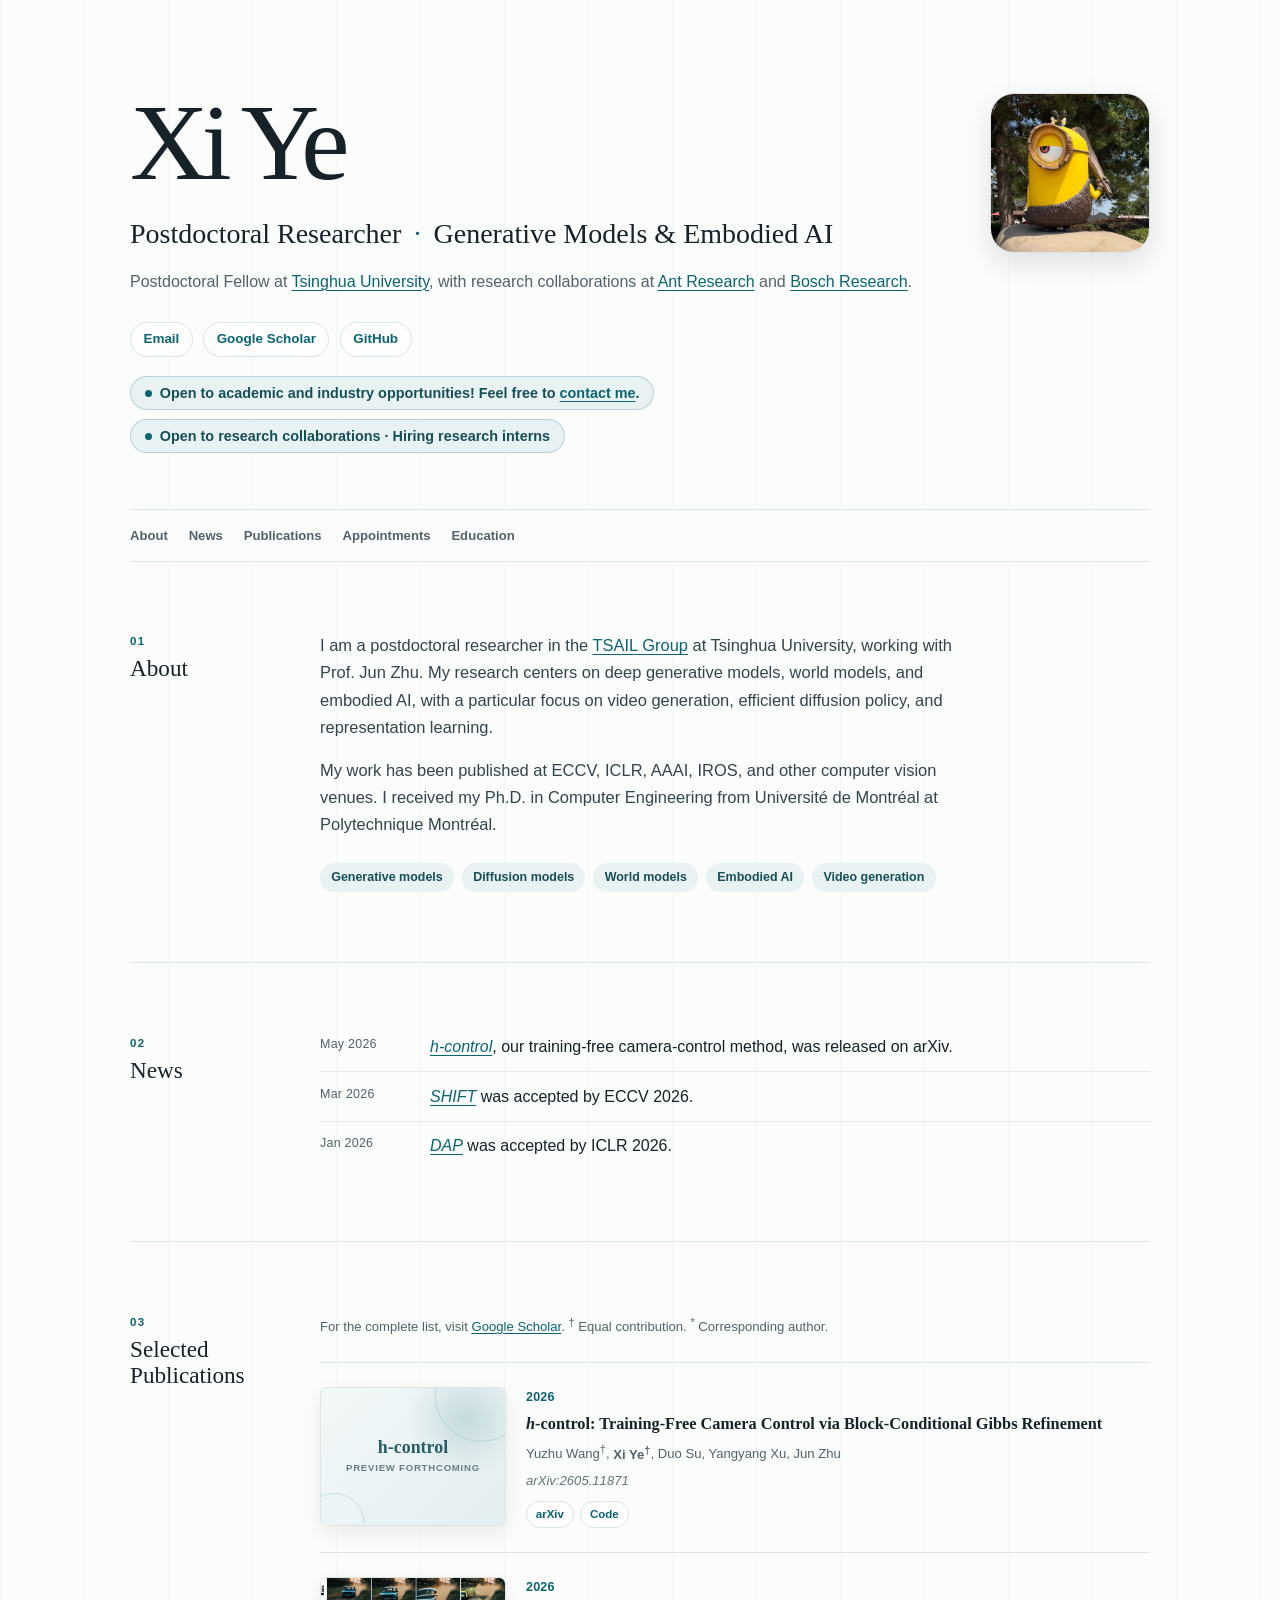
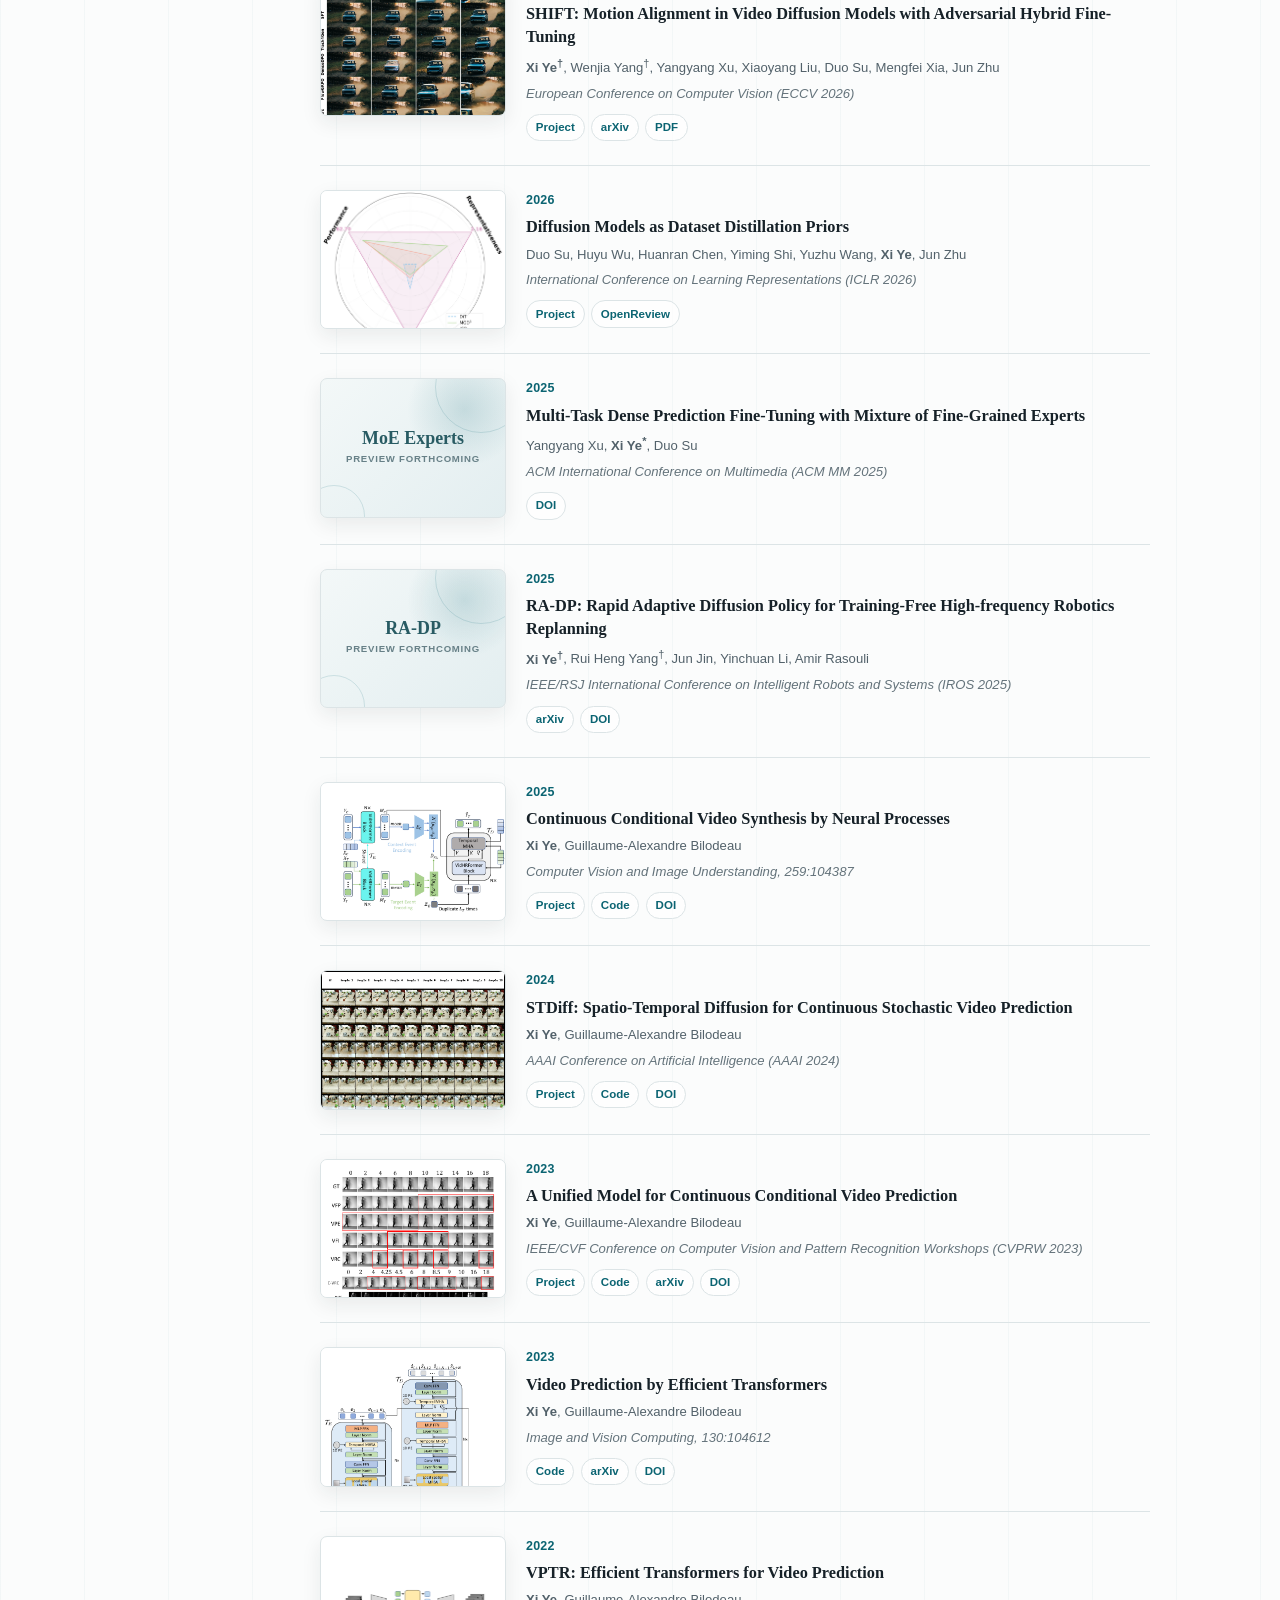
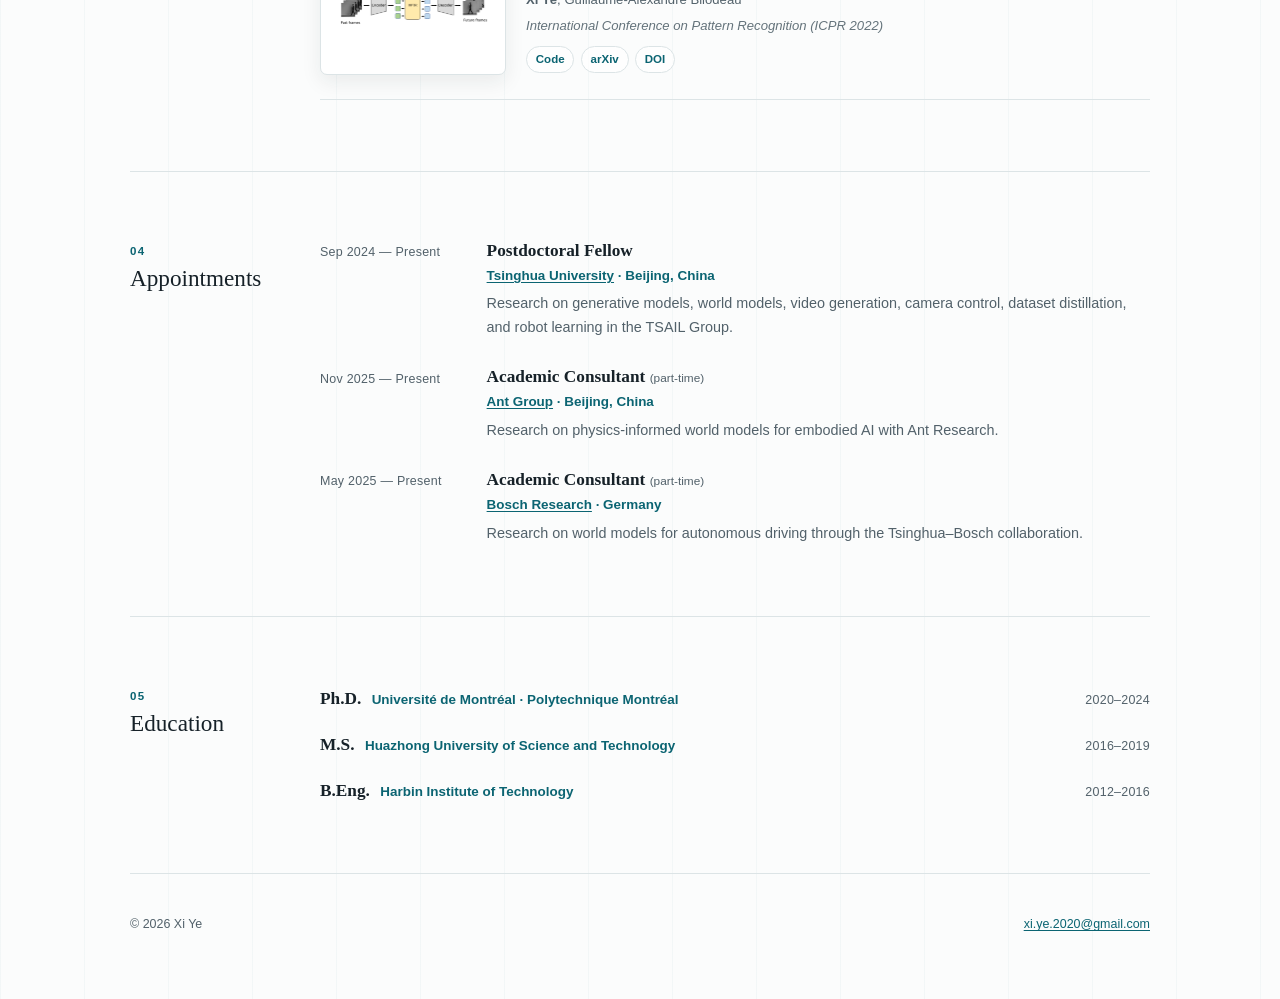
==== index.html @ db5b31a0 "update" ====
<!DOCTYPE html>
<html lang="en">
<head>
  <meta charset="UTF-8" />
  <meta name="viewport" content="width=device-width, initial-scale=1" />
  <title>Xi Ye — Generative Models &amp; Embodied AI</title>
  <meta name="description" content="Xi Ye is a postdoctoral researcher at Tsinghua University working on generative models, world models, and embodied AI." />
  <link rel="stylesheet" href="css/style.css?v=20260812-3" />
</head>
<body>
  <div class="page-shell">
    <header class="site-header">
      <div class="intro-copy">
        <div class="identity-row">
          <div class="identity-copy">
            <h1>Xi Ye</h1>
            <p class="role">Postdoctoral Researcher <span aria-hidden="true">·</span> Generative Models &amp; Embodied AI</p>
          </div>
          <figure class="profile-portrait">
            <img src="assets/portrait-minion.jpg" alt="Minions figure in a wooded theme park setting" />
          </figure>
        </div>
        <p class="affiliation">
          Postdoctoral Fellow at <a href="https://www.cs.tsinghua.edu.cn/csen/" target="_blank" rel="noopener">Tsinghua University</a>,
          with research collaborations at <a href="https://www.antresearch.com/" target="_blank" rel="noopener">Ant Research</a>
          and <a href="https://www.bosch.com/research/" target="_blank" rel="noopener">Bosch Research</a>.
        </p>
        <nav class="profile-links" aria-label="Profile links">
          <a href="mailto:xi.ye.2020@gmail.com">Email</a>
          <a href="https://scholar.google.com/citations?user=Woehn70AAAAJ" target="_blank" rel="noopener">Google Scholar</a>
          <a href="https://github.com/XiYe20" target="_blank" rel="noopener">GitHub</a>
        </nav>
        <div class="opportunity-list">
          <p class="opportunity-status"><span>Open to academic and industry opportunities! Feel free to <a class="contact-link" href="mailto:xi.ye.2020@gmail.com" aria-label="Contact me by email. Phone: +86 18696789916 or +1 4389412984" aria-describedby="contact-details">contact me<span class="contact-popover" id="contact-details" role="tooltip"><span class="contact-email">Email: xi.ye.2020@gmail.com</span><span class="contact-phone"><span>Tel: +86 18696789916</span><span>+1 4389412984</span></span><span class="wechat-label">WeChat</span><img src="wechat_qr_code.jpg?v=20260812" alt="WeChat QR code" /></span></a>.</span></p>
          <p class="opportunity-status"><span>Open to research collaborations · Hiring research interns</span></p>
        </div>
      </div>
    </header>

    <nav class="section-nav" aria-label="Page sections">
      <a href="#about">About</a>
      <a href="#news">News</a>
      <a href="#publications">Publications</a>
      <a href="#appointments">Appointments</a>
      <a href="#education">Education</a>
    </nav>

    <main>
      <section id="about">
        <div class="section-heading">
          <p>01</p>
          <h2>About</h2>
        </div>
        <div class="section-content about-copy">
          <p>
            I am a postdoctoral researcher in the <a href="https://ml.cs.tsinghua.edu.cn/people.html" target="_blank" rel="noopener">TSAIL Group</a>
            at Tsinghua University, working with Prof. Jun Zhu. My research centers on deep generative models, world models, and embodied AI,
            with a particular focus on video generation, efficient diffusion policy, and representation learning.
          </p>
          <p>
            My work has been published at ECCV, ICLR, AAAI, IROS, and other computer vision venues.
            I received my Ph.D. in Computer Engineering from Université de Montréal at Polytechnique Montréal.
          </p>
          <ul class="research-tags" aria-label="Research interests">
            <li>Generative models</li>
            <li>Diffusion models</li>
            <li>World models</li>
            <li>Embodied AI</li>
            <li>Video generation</li>
          </ul>
        </div>
      </section>

      <section id="news">
        <div class="section-heading">
          <p>02</p>
          <h2>News</h2>
        </div>
        <div class="section-content">
          <ul class="news-list">
            <li><time datetime="2026-05">May 2026</time><span><a href="https://arxiv.org/abs/2605.11871" target="_blank" rel="noopener"><em>h-control</em></a>, our training-free camera-control method, was released on arXiv.</span></li>
            <li><time datetime="2026-03">Mar 2026</time><span><a href="projects/SHIFT/"><em>SHIFT</em></a> was accepted by ECCV 2026.</span></li>
            <li><time datetime="2026-01">Jan 2026</time><span><a href="https://openreview.net/forum?id=Hvge3NzkJN" target="_blank" rel="noopener"><em>DAP</em></a> was accepted by ICLR 2026.</span></li>
          </ul>
        </div>
      </section>

      <section id="publications">
        <div class="section-heading">
          <p>03</p>
          <h2>Selected Publications</h2>
        </div>
        <div class="section-content">
          <p class="section-note">For the complete list, visit <a href="https://scholar.google.com/citations?user=Woehn70AAAAJ" target="_blank" rel="noopener">Google Scholar</a>. <sup>†</sup> Equal contribution. <sup>*</sup> Corresponding author.</p>

          <div class="publication-list">
            <article class="publication">
              <div class="pub-thumb pub-placeholder" aria-hidden="true"><span>h-control</span><small>Preview forthcoming</small></div>
              <div class="pub-meta">
                <p class="pub-year">2026</p>
                <h3><a href="https://arxiv.org/abs/2605.11871" target="_blank" rel="noopener"><em>h</em>-control: Training-Free Camera Control via Block-Conditional Gibbs Refinement</a></h3>
                <p class="authors">Yuzhu Wang<sup>†</sup>, <strong>Xi Ye<sup>†</sup></strong>, Duo Su, Yangyang Xu, Jun Zhu</p>
                <p class="venue">arXiv:2605.11871</p>
                <p class="paper-links"><a href="https://arxiv.org/abs/2605.11871" target="_blank" rel="noopener">arXiv</a><a href="https://github.com/wangyuzhu6/hcontrol" target="_blank" rel="noopener">Code</a></p>
              </div>
            </article>

            <article class="publication">
              <a class="pub-thumb" href="projects/SHIFT/" aria-label="Open the SHIFT project page">
                <img src="projects/SHIFT/static/images/cmp-car.png" alt="SHIFT qualitative comparison preview" />
              </a>
              <div class="pub-meta">
                <p class="pub-year">2026</p>
                <h3><a href="projects/SHIFT/">SHIFT: Motion Alignment in Video Diffusion Models with Adversarial Hybrid Fine-Tuning</a></h3>
                <p class="authors"><strong>Xi Ye<sup>†</sup></strong>, Wenjia Yang<sup>†</sup>, Yangyang Xu, Xiaoyang Liu, Duo Su, Mengfei Xia, Jun Zhu</p>
                <p class="venue">European Conference on Computer Vision (ECCV 2026)</p>
                <p class="paper-links"><a href="projects/SHIFT/">Project</a><a href="https://arxiv.org/abs/2603.17426" target="_blank" rel="noopener">arXiv</a><a href="https://arxiv.org/pdf/2603.17426" target="_blank" rel="noopener">PDF</a></p>
              </div>
            </article>

            <article class="publication">
              <a class="pub-thumb" href="https://suduo94.github.io/Diffusion-As-Priors/" target="_blank" rel="noopener" aria-label="Open the Diffusion as Priors project page">
                <img src="assets/publications/diffusion-as-priors.png" alt="Diffusion as Priors overview preview" />
              </a>
              <div class="pub-meta">
                <p class="pub-year">2026</p>
                <h3><a href="https://openreview.net/forum?id=Hvge3NzkJN" target="_blank" rel="noopener">Diffusion Models as Dataset Distillation Priors</a></h3>
                <p class="authors">Duo Su, Huyu Wu, Huanran Chen, Yiming Shi, Yuzhu Wang, <strong>Xi Ye</strong>, Jun Zhu</p>
                <p class="venue">International Conference on Learning Representations (ICLR 2026)</p>
                <p class="paper-links"><a href="https://suduo94.github.io/Diffusion-As-Priors/" target="_blank" rel="noopener">Project</a><a href="https://openreview.net/forum?id=Hvge3NzkJN" target="_blank" rel="noopener">OpenReview</a></p>
              </div>
            </article>

            <article class="publication">
              <div class="pub-thumb pub-placeholder" aria-hidden="true"><span>MoE Experts</span><small>Preview forthcoming</small></div>
              <div class="pub-meta">
                <p class="pub-year">2025</p>
                <h3><a href="https://doi.org/10.1145/3746027.3755586" target="_blank" rel="noopener">Multi-Task Dense Prediction Fine-Tuning with Mixture of Fine-Grained Experts</a></h3>
                <p class="authors">Yangyang Xu, <strong>Xi Ye<sup>*</sup></strong>, Duo Su</p>
                <p class="venue">ACM International Conference on Multimedia (ACM MM 2025)</p>
                <p class="paper-links"><a href="https://doi.org/10.1145/3746027.3755586" target="_blank" rel="noopener">DOI</a></p>
              </div>
            </article>

            <article class="publication">
              <div class="pub-thumb pub-placeholder" aria-hidden="true"><span>RA-DP</span><small>Preview forthcoming</small></div>
              <div class="pub-meta">
                <p class="pub-year">2025</p>
                <h3><a href="https://doi.org/10.1109/IROS60139.2025.11246593" target="_blank" rel="noopener">RA-DP: Rapid Adaptive Diffusion Policy for Training-Free High-frequency Robotics Replanning</a></h3>
                <p class="authors"><strong>Xi Ye<sup>†</sup></strong>, Rui Heng Yang<sup>†</sup>, Jun Jin, Yinchuan Li, Amir Rasouli</p>
                <p class="venue">IEEE/RSJ International Conference on Intelligent Robots and Systems (IROS 2025)</p>
                <p class="paper-links"><a href="https://arxiv.org/abs/2503.04051" target="_blank" rel="noopener">arXiv</a><a href="https://doi.org/10.1109/IROS60139.2025.11246593" target="_blank" rel="noopener">DOI</a></p>
              </div>
            </article>

            <article class="publication">
              <a class="pub-thumb" href="https://npvp.github.io/" target="_blank" rel="noopener" aria-label="Open the NPVP project page">
                <img src="assets/publications/npvp-architecture.png" alt="Architecture of the NPVP neural-process-based video predictor" />
              </a>
              <div class="pub-meta">
                <p class="pub-year">2025</p>
                <h3><a href="https://doi.org/10.1016/j.cviu.2025.104387" target="_blank" rel="noopener">Continuous Conditional Video Synthesis by Neural Processes</a></h3>
                <p class="authors"><strong>Xi Ye</strong>, Guillaume-Alexandre Bilodeau</p>
                <p class="venue">Computer Vision and Image Understanding, 259:104387</p>
                <p class="paper-links"><a href="https://npvp.github.io/" target="_blank" rel="noopener">Project</a><a href="https://github.com/XiYe20/NPVP" target="_blank" rel="noopener">Code</a><a href="https://doi.org/10.1016/j.cviu.2025.104387" target="_blank" rel="noopener">DOI</a></p>
              </div>
            </article>

            <article class="publication">
              <a class="pub-thumb" href="https://xiye20.github.io/STDiffProject/" target="_blank" rel="noopener" aria-label="Open the STDiff project page">
                <img src="assets/publications/stdiff-bair.jpg" alt="STDiff stochastic video prediction examples" />
              </a>
              <div class="pub-meta">
                <p class="pub-year">2024</p>
                <h3><a href="https://doi.org/10.1609/aaai.v38i7.28489" target="_blank" rel="noopener">STDiff: Spatio-Temporal Diffusion for Continuous Stochastic Video Prediction</a></h3>
                <p class="authors"><strong>Xi Ye</strong>, Guillaume-Alexandre Bilodeau</p>
                <p class="venue">AAAI Conference on Artificial Intelligence (AAAI 2024)</p>
                <p class="paper-links"><a href="https://xiye20.github.io/STDiffProject/" target="_blank" rel="noopener">Project</a><a href="https://github.com/XiYe20/STDiffProject" target="_blank" rel="noopener">Code</a><a href="https://doi.org/10.1609/aaai.v38i7.28489" target="_blank" rel="noopener">DOI</a></p>
              </div>
            </article>

            <article class="publication">
              <a class="pub-thumb" href="https://npvp.github.io/" target="_blank" rel="noopener" aria-label="Open the NPVP project page">
                <img src="assets/publications/npvp-figure4.png" alt="NPVP Figure 4 showing one model across conditional video prediction tasks" />
              </a>
              <div class="pub-meta">
                <p class="pub-year">2023</p>
                <h3><a href="https://doi.org/10.1109/CVPRW59228.2023.00368" target="_blank" rel="noopener">A Unified Model for Continuous Conditional Video Prediction</a></h3>
                <p class="authors"><strong>Xi Ye</strong>, Guillaume-Alexandre Bilodeau</p>
                <p class="venue">IEEE/CVF Conference on Computer Vision and Pattern Recognition Workshops (CVPRW 2023)</p>
                <p class="paper-links"><a href="https://npvp.github.io/" target="_blank" rel="noopener">Project</a><a href="https://github.com/XiYe20/NPVP" target="_blank" rel="noopener">Code</a><a href="https://arxiv.org/abs/2210.05810" target="_blank" rel="noopener">arXiv</a><a href="https://doi.org/10.1109/CVPRW59228.2023.00368" target="_blank" rel="noopener">DOI</a></p>
              </div>
            </article>

            <article class="publication">
              <a class="pub-thumb" href="https://arxiv.org/abs/2212.06026" target="_blank" rel="noopener" aria-label="Open Video Prediction by Efficient Transformers on arXiv">
                <img src="assets/publications/vptr-nar.png" alt="Architecture of the non-autoregressive VPTR model" />
              </a>
              <div class="pub-meta">
                <p class="pub-year">2023</p>
                <h3><a href="https://doi.org/10.1016/j.imavis.2022.104612" target="_blank" rel="noopener">Video Prediction by Efficient Transformers</a></h3>
                <p class="authors"><strong>Xi Ye</strong>, Guillaume-Alexandre Bilodeau</p>
                <p class="venue">Image and Vision Computing, 130:104612</p>
                <p class="paper-links"><a href="https://github.com/XiYe20/VPTR" target="_blank" rel="noopener">Code</a><a href="https://arxiv.org/abs/2212.06026" target="_blank" rel="noopener">arXiv</a><a href="https://doi.org/10.1016/j.imavis.2022.104612" target="_blank" rel="noopener">DOI</a></p>
              </div>
            </article>

            <article class="publication">
              <a class="pub-thumb" href="https://arxiv.org/abs/2203.15836" target="_blank" rel="noopener" aria-label="Open the VPTR paper on arXiv">
                <img src="assets/publications/vptr-framework.png" alt="Overall VPTR framework with frame encoder, VPTR module, and frame decoder" />
              </a>
              <div class="pub-meta">
                <p class="pub-year">2022</p>
                <h3><a href="https://doi.org/10.1109/ICPR56361.2022.9956707" target="_blank" rel="noopener">VPTR: Efficient Transformers for Video Prediction</a></h3>
                <p class="authors"><strong>Xi Ye</strong>, Guillaume-Alexandre Bilodeau</p>
                <p class="venue">International Conference on Pattern Recognition (ICPR 2022)</p>
                <p class="paper-links"><a href="https://github.com/XiYe20/VPTR" target="_blank" rel="noopener">Code</a><a href="https://arxiv.org/abs/2203.15836" target="_blank" rel="noopener">arXiv</a><a href="https://doi.org/10.1109/ICPR56361.2022.9956707" target="_blank" rel="noopener">DOI</a></p>
              </div>
            </article>

          </div>
        </div>
      </section>

      <section id="appointments">
        <div class="section-heading">
          <p>04</p>
          <h2>Appointments</h2>
        </div>
        <div class="section-content timeline">
          <article>
            <div class="timeline-date">Sep 2024 — Present</div>
            <div>
              <h3>Postdoctoral Fellow</h3>
              <p class="organization"><a href="https://www.cs.tsinghua.edu.cn/csen/" target="_blank" rel="noopener">Tsinghua University</a> · Beijing, China</p>
              <p>Research on generative models, world models, video generation, camera control, dataset distillation, and robot learning in the TSAIL Group.</p>
            </div>
          </article>
          <article>
            <div class="timeline-date">Nov 2025 — Present</div>
            <div>
              <h3>Academic Consultant <span>(part-time)</span></h3>
              <p class="organization"><a href="https://www.antgroup.com/en" target="_blank" rel="noopener">Ant Group</a> · Beijing, China</p>
              <p>Research on physics-informed world models for embodied AI with Ant Research.</p>
            </div>
          </article>
          <article>
            <div class="timeline-date">May 2025 — Present</div>
            <div>
              <h3>Academic Consultant <span>(part-time)</span></h3>
              <p class="organization"><a href="https://www.bosch.com/research/" target="_blank" rel="noopener">Bosch Research</a> · Germany</p>
              <p>Research on world models for autonomous driving through the Tsinghua–Bosch collaboration.</p>
            </div>
          </article>
        </div>
      </section>

      <section id="education">
        <div class="section-heading">
          <p>05</p>
          <h2>Education</h2>
        </div>
        <div class="section-content timeline compact-timeline education-list">
          <article>
            <div><h3>Ph.D.</h3><p class="organization">Université de Montréal · Polytechnique Montréal</p><p class="education-date">2020–2024</p></div>
          </article>
          <article>
            <div><h3>M.S.</h3><p class="organization">Huazhong University of Science and Technology</p><p class="education-date">2016–2019</p></div>
          </article>
          <article>
            <div><h3>B.Eng.</h3><p class="organization">Harbin Institute of Technology</p><p class="education-date">2012–2016</p></div>
          </article>
        </div>
      </section>

    </main>

    <footer>
      <p>© 2026 Xi Ye</p>
      <a href="mailto:xi.ye.2020@gmail.com">xi.ye.2020@gmail.com</a>
    </footer>
  </div>
</body>
</html>
---- css/style.css ----
:root {
  --ink: #162128;
  --ink-soft: #52616a;
  --accent: #0b6472;
  --accent-soft: #e8f2f3;
  --paper: #fbfcfc;
  --line: #dce4e6;
  --max: 1020px;
  --serif: Georgia, "Times New Roman", serif;
  --sans: -apple-system, BlinkMacSystemFont, "Segoe UI", Helvetica, Arial, sans-serif;
}

*,
*::before,
*::after {
  box-sizing: border-box;
}

html {
  scroll-behavior: smooth;
  -webkit-text-size-adjust: 100%;
  text-size-adjust: 100%;
}

body {
  margin: 0;
  color: var(--ink);
  background:
    linear-gradient(90deg, rgba(11, 100, 114, 0.035) 1px, transparent 1px) 0 0 / 84px 84px,
    var(--paper);
  font-family: var(--sans);
  font-size: 16px;
  line-height: 1.65;
}

a {
  color: var(--accent);
  text-decoration-thickness: 1px;
  text-underline-offset: 0.18em;
}

a:hover {
  color: #084c56;
}

.page-shell {
  width: min(var(--max), calc(100% - 3rem));
  margin: 0 auto;
}

.site-header {
  padding: 5.8rem 0 3.5rem;
  border-bottom: 1px solid var(--line);
}

.intro-copy {
  max-width: none;
}

.identity-row {
  display: grid;
  grid-template-columns: minmax(0, 1fr) 160px;
  align-items: center;
  gap: 2rem;
}

.profile-portrait {
  width: 160px;
  aspect-ratio: 1;
  justify-self: end;
  margin: 0;
  overflow: hidden;
  border: 1px solid var(--line);
  border-radius: 24px;
  background: #fff;
  box-shadow: 0 10px 28px rgba(22, 33, 40, 0.12);
}

.profile-portrait img {
  display: block;
  width: 100%;
  height: 100%;
  object-fit: cover;
}

.opportunity-status {
  display: inline-flex;
  align-items: center;
  gap: 0.5rem;
  margin: 0;
  padding: 0.38rem 0.85rem;
  border: 1px solid rgba(11, 100, 114, 0.22);
  border-radius: 999px;
  background: var(--accent-soft);
  color: #174f58;
  font-size: 0.9rem;
  font-weight: 650;
  line-height: 1.4;
}

.opportunity-list {
  display: flex;
  flex-direction: column;
  align-items: flex-start;
  gap: 0.55rem;
  margin-top: 1.2rem;
}

.opportunity-status a {
  font-weight: 750;
}

.contact-link {
  position: relative;
}

.contact-link::before,
.contact-popover {
  position: absolute;
  z-index: 20;
  opacity: 0;
  pointer-events: none;
  visibility: hidden;
  transition: opacity 0.18s ease, transform 0.18s ease, visibility 0.18s ease;
}

.contact-link::before {
  top: calc(100% + 0.25rem);
  right: 0.75rem;
  border: 0.36rem solid transparent;
  border-bottom-color: var(--ink);
  content: "";
  transform: translateY(-0.18rem);
}

.contact-popover {
  top: calc(100% + 0.88rem);
  right: 0;
  display: grid;
  width: 14rem;
  max-width: 82vw;
  gap: 0.45rem;
  padding: 0.7rem;
  border-radius: 8px;
  background: var(--ink);
  box-shadow: 0 8px 20px rgba(22, 33, 40, 0.18);
  color: #fff;
  text-decoration: none;
  transform: translateY(-0.18rem);
}

.contact-email {
  font-size: 0.76rem;
  font-weight: 600;
  line-height: 1.4;
  overflow-wrap: anywhere;
}

.contact-phone {
  display: grid;
  gap: 0.08rem;
  font-size: 0.76rem;
  font-weight: 600;
  letter-spacing: 0.01em;
  line-height: 1.4;
  white-space: nowrap;
}

.wechat-label {
  color: #cbd7da;
  font-size: 0.68rem;
  font-weight: 700;
  letter-spacing: 0.08em;
  text-transform: uppercase;
}

.contact-popover img {
  display: block;
  width: 100%;
  aspect-ratio: 1;
  border-radius: 4px;
  background: #fff;
  object-fit: cover;
}

.contact-link:hover::before,
.contact-link:hover .contact-popover,
.contact-link:focus-visible::before,
.contact-link:focus-visible .contact-popover {
  opacity: 1;
  transform: translateY(0);
  visibility: visible;
}

.opportunity-status::before {
  flex: 0 0 auto;
  width: 0.45rem;
  height: 0.45rem;
  border-radius: 50%;
  background: var(--accent);
  content: "";
}

.eyebrow {
  margin: 0 0 0.75rem;
  color: var(--accent);
  font-size: 0.78rem;
  font-weight: 700;
  letter-spacing: 0.13em;
  text-transform: uppercase;
}

h1 {
  margin: 0;
  font-family: var(--serif);
  font-size: clamp(3.5rem, 10vw, 6.8rem);
  font-weight: 400;
  letter-spacing: -0.065em;
  line-height: 0.92;
}

.role {
  margin: 1.35rem 0 0;
  font-family: var(--serif);
  font-size: clamp(1.25rem, 2.8vw, 1.75rem);
  line-height: 1.35;
}

.role span {
  color: var(--accent);
  margin: 0 0.2em;
}

.affiliation {
  max-width: none;
  margin: 1rem 0 0;
  color: var(--ink-soft);
}

.profile-links {
  display: flex;
  flex-wrap: wrap;
  gap: 0.65rem;
  margin-top: 1.7rem;
}

.profile-links a,
.paper-links a {
  display: inline-flex;
  align-items: center;
  min-height: 2.15rem;
  padding: 0.28rem 0.78rem;
  border: 1px solid var(--line);
  border-radius: 999px;
  background: rgba(255, 255, 255, 0.7);
  font-size: 0.84rem;
  font-weight: 650;
  text-decoration: none;
}

.profile-links a:hover,
.paper-links a:hover {
  border-color: var(--accent);
  background: var(--accent-soft);
}

.section-nav {
  position: sticky;
  top: 0;
  z-index: 10;
  display: flex;
  gap: 1.3rem;
  overflow-x: auto;
  padding: 0.9rem 0;
  border-bottom: 1px solid var(--line);
  background: rgba(251, 252, 252, 0.92);
  backdrop-filter: blur(12px);
  scrollbar-width: none;
}

.section-nav::-webkit-scrollbar {
  display: none;
}

.section-nav a {
  flex: 0 0 auto;
  color: var(--ink-soft);
  font-size: 0.82rem;
  font-weight: 650;
  text-decoration: none;
}

.section-nav a:hover {
  color: var(--accent);
}

main > section {
  display: grid;
  grid-template-columns: 150px minmax(0, 1fr);
  gap: 2.5rem;
  padding: 4.4rem 0;
  border-bottom: 1px solid var(--line);
  scroll-margin-top: 3.5rem;
}

.section-heading p {
  margin: 0 0 0.25rem;
  color: var(--accent);
  font-size: 0.72rem;
  font-weight: 750;
  letter-spacing: 0.12em;
}

.section-heading h2 {
  margin: 0;
  font-family: var(--serif);
  font-size: 1.45rem;
  font-weight: 400;
  line-height: 1.15;
}

.section-content {
  min-width: 0;
}

.about-copy > p {
  max-width: 72ch;
  margin: 0 0 1rem;
  color: #34444c;
  font-size: 1.03rem;
}

.research-tags {
  display: flex;
  flex-wrap: wrap;
  gap: 0.5rem;
  padding: 0;
  margin: 1.5rem 0 0;
  list-style: none;
}

.research-tags li {
  padding: 0.28rem 0.7rem;
  border-radius: 999px;
  background: var(--accent-soft);
  color: #174f58;
  font-size: 0.78rem;
  font-weight: 650;
}

.news-list {
  padding: 0;
  margin: 0;
  list-style: none;
}

.news-list li {
  display: grid;
  grid-template-columns: 94px minmax(0, 1fr);
  gap: 1rem;
  padding: 0.7rem 0;
  border-bottom: 1px solid rgba(220, 228, 230, 0.7);
}

.news-list li:first-child {
  padding-top: 0;
}

.news-list li:last-child {
  border-bottom: 0;
}

.news-list time,
.timeline-date,
.pub-year {
  color: var(--ink-soft);
  font-size: 0.78rem;
  font-variant-numeric: tabular-nums;
  letter-spacing: 0.02em;
}

.timeline {
  display: grid;
  gap: 1.8rem;
}

.timeline article {
  display: grid;
  grid-template-columns: 145px minmax(0, 1fr);
  gap: 1.35rem;
}

.timeline h3 {
  margin: -0.2rem 0 0.15rem;
  font-family: var(--serif);
  font-size: 1.08rem;
  font-weight: 600;
  line-height: 1.35;
}

.timeline h3 span {
  color: var(--ink-soft);
  font-family: var(--sans);
  font-size: 0.74rem;
  font-weight: 500;
}

.timeline p {
  margin: 0.35rem 0 0;
  color: var(--ink-soft);
  font-size: 0.9rem;
}

.timeline .organization {
  margin-top: 0;
  color: var(--accent);
  font-size: 0.84rem;
  font-weight: 650;
}

.section-note {
  margin: 0 0 1.5rem;
  color: var(--ink-soft);
  font-size: 0.82rem;
}

.publication-list {
  display: grid;
}

.publication {
  display: grid;
  grid-template-columns: 186px minmax(0, 1fr);
  gap: 1.25rem;
  align-items: start;
  padding: 1.5rem 0;
  border-top: 1px solid var(--line);
}

.publication:last-child {
  border-bottom: 1px solid var(--line);
}

.pub-thumb {
  position: relative;
  display: grid;
  width: 100%;
  aspect-ratio: 4 / 3;
  place-items: center;
  overflow: hidden;
  border: 1px solid var(--line);
  border-radius: 7px;
  background: #fff;
  box-shadow: 0 7px 20px rgba(22, 33, 40, 0.08);
  text-decoration: none;
}

.pub-thumb img {
  display: block;
  width: 100%;
  height: 100%;
  object-fit: contain;
  transition: transform 0.25s ease;
}

a.pub-thumb:hover img {
  transform: scale(1.025);
}

.pub-placeholder {
  isolation: isolate;
  align-content: center;
  gap: 0.15rem;
  padding: 1rem;
  color: #285b63;
  background:
    radial-gradient(circle at 78% 22%, rgba(11, 100, 114, 0.17), transparent 32%),
    linear-gradient(135deg, #f3f8f8, #e3eef0);
  text-align: center;
}

.pub-placeholder::before,
.pub-placeholder::after {
  content: "";
  position: absolute;
  z-index: -1;
  border: 1px solid rgba(11, 100, 114, 0.15);
  border-radius: 50%;
}

.pub-placeholder::before {
  width: 92px;
  height: 92px;
  top: -38px;
  right: -22px;
}

.pub-placeholder::after {
  width: 62px;
  height: 62px;
  bottom: -30px;
  left: -18px;
}

.pub-placeholder span {
  font-family: var(--serif);
  font-size: 1.12rem;
  font-weight: 600;
  line-height: 1.1;
}

.pub-placeholder small {
  color: #678087;
  font-size: 0.6rem;
  font-weight: 650;
  letter-spacing: 0.08em;
  text-transform: uppercase;
}

.pub-year {
  margin: 0 0 0.3rem;
  color: var(--accent);
  font-weight: 750;
}

.publication h3 {
  margin: 0;
  font-family: var(--serif);
  font-size: 1.02rem;
  line-height: 1.42;
}

.publication h3 a {
  color: var(--ink);
  text-decoration: none;
}

.publication h3 a:hover {
  color: var(--accent);
}

.publication .authors,
.publication .venue {
  margin: 0.38rem 0 0;
  color: var(--ink-soft);
  font-size: 0.82rem;
  line-height: 1.5;
}

.publication .venue {
  color: #64737b;
  font-style: italic;
}

.paper-links {
  display: flex;
  flex-wrap: wrap;
  gap: 0.4rem;
  margin: 0.65rem 0 0;
}

.paper-links a {
  min-height: 1.7rem;
  padding: 0.12rem 0.55rem;
  font-size: 0.72rem;
}

.compact-timeline {
  gap: 1.35rem;
}

.education-list article {
  grid-template-columns: 1fr;
}

.education-list article > div {
  display: grid;
  grid-template-columns: auto minmax(0, 1fr) auto;
  align-items: baseline;
  gap: 0.65rem;
}

.education-list h3 {
  margin: 0;
}

.education-list .organization {
  margin: 0;
}

.education-list .education-date {
  margin: 0;
  color: var(--ink-soft);
  font-size: 0.78rem;
  font-variant-numeric: tabular-nums;
  letter-spacing: 0.02em;
  white-space: nowrap;
}

footer {
  display: flex;
  justify-content: space-between;
  gap: 1rem;
  padding: 2.5rem 0 4rem;
  color: var(--ink-soft);
  font-size: 0.78rem;
}

footer p {
  margin: 0;
}

@media (min-width: 900px) {
  .affiliation {
    white-space: nowrap;
  }
}

@media (max-width: 760px) {
  .page-shell {
    width: min(var(--max), calc(100% - 2rem));
  }

  .site-header {
    padding: 4rem 0 2.7rem;
  }

  .identity-row {
    grid-template-columns: minmax(0, 1fr) 112px;
    gap: 1rem;
  }

  .profile-portrait {
    width: 112px;
    border-radius: 18px;
  }

  main > section {
    grid-template-columns: 1fr;
    gap: 1.4rem;
    padding: 3.2rem 0;
  }

  .section-heading {
    display: flex;
    align-items: baseline;
    gap: 0.65rem;
  }

  .timeline article {
    grid-template-columns: 1fr;
    gap: 0.3rem;
  }

}

@media (max-width: 480px) {
  h1 {
    font-size: 3.6rem;
  }

  .news-list li {
    grid-template-columns: 1fr;
    gap: 0.15rem;
  }

  .publication {
    grid-template-columns: 1fr;
    gap: 0.9rem;
  }

  .pub-thumb {
    max-width: 280px;
  }

  footer {
    flex-direction: column;
  }
}

@media (prefers-reduced-motion: reduce) {
  html {
    scroll-behavior: auto;
  }
}
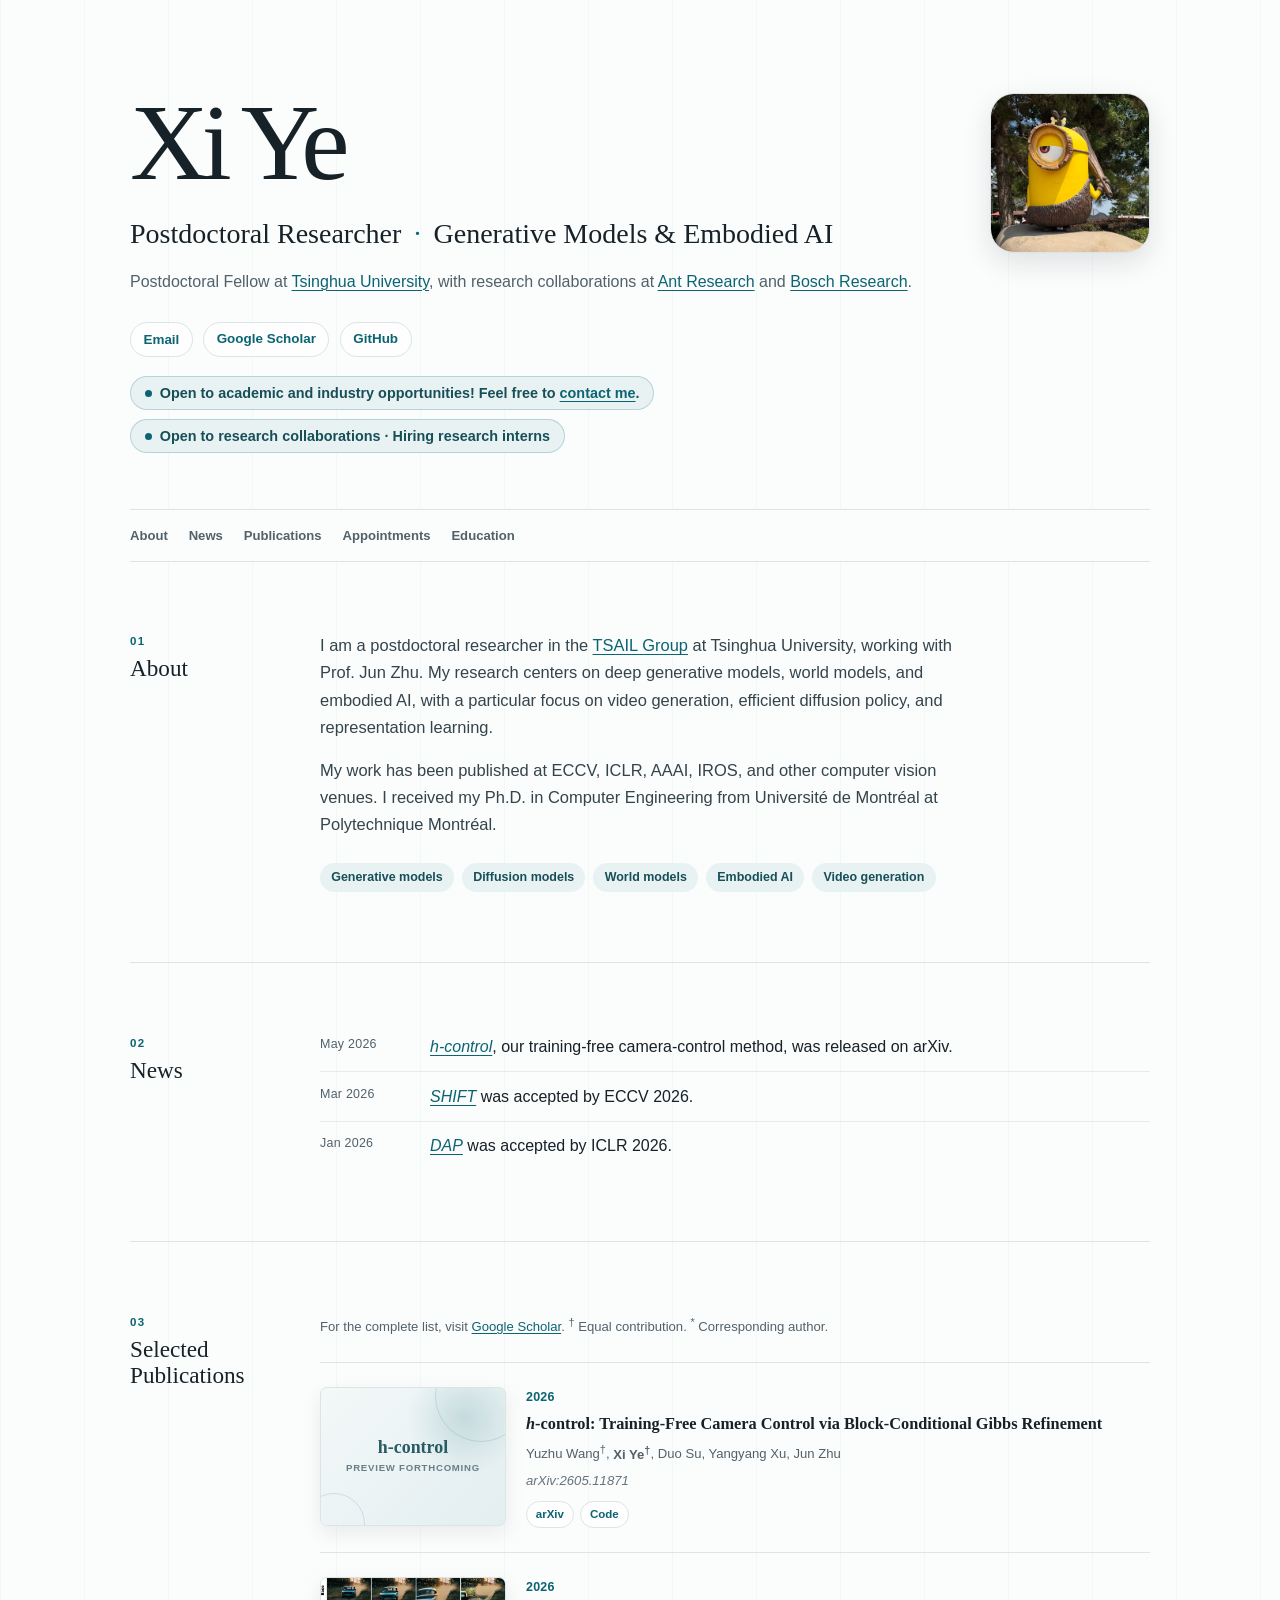
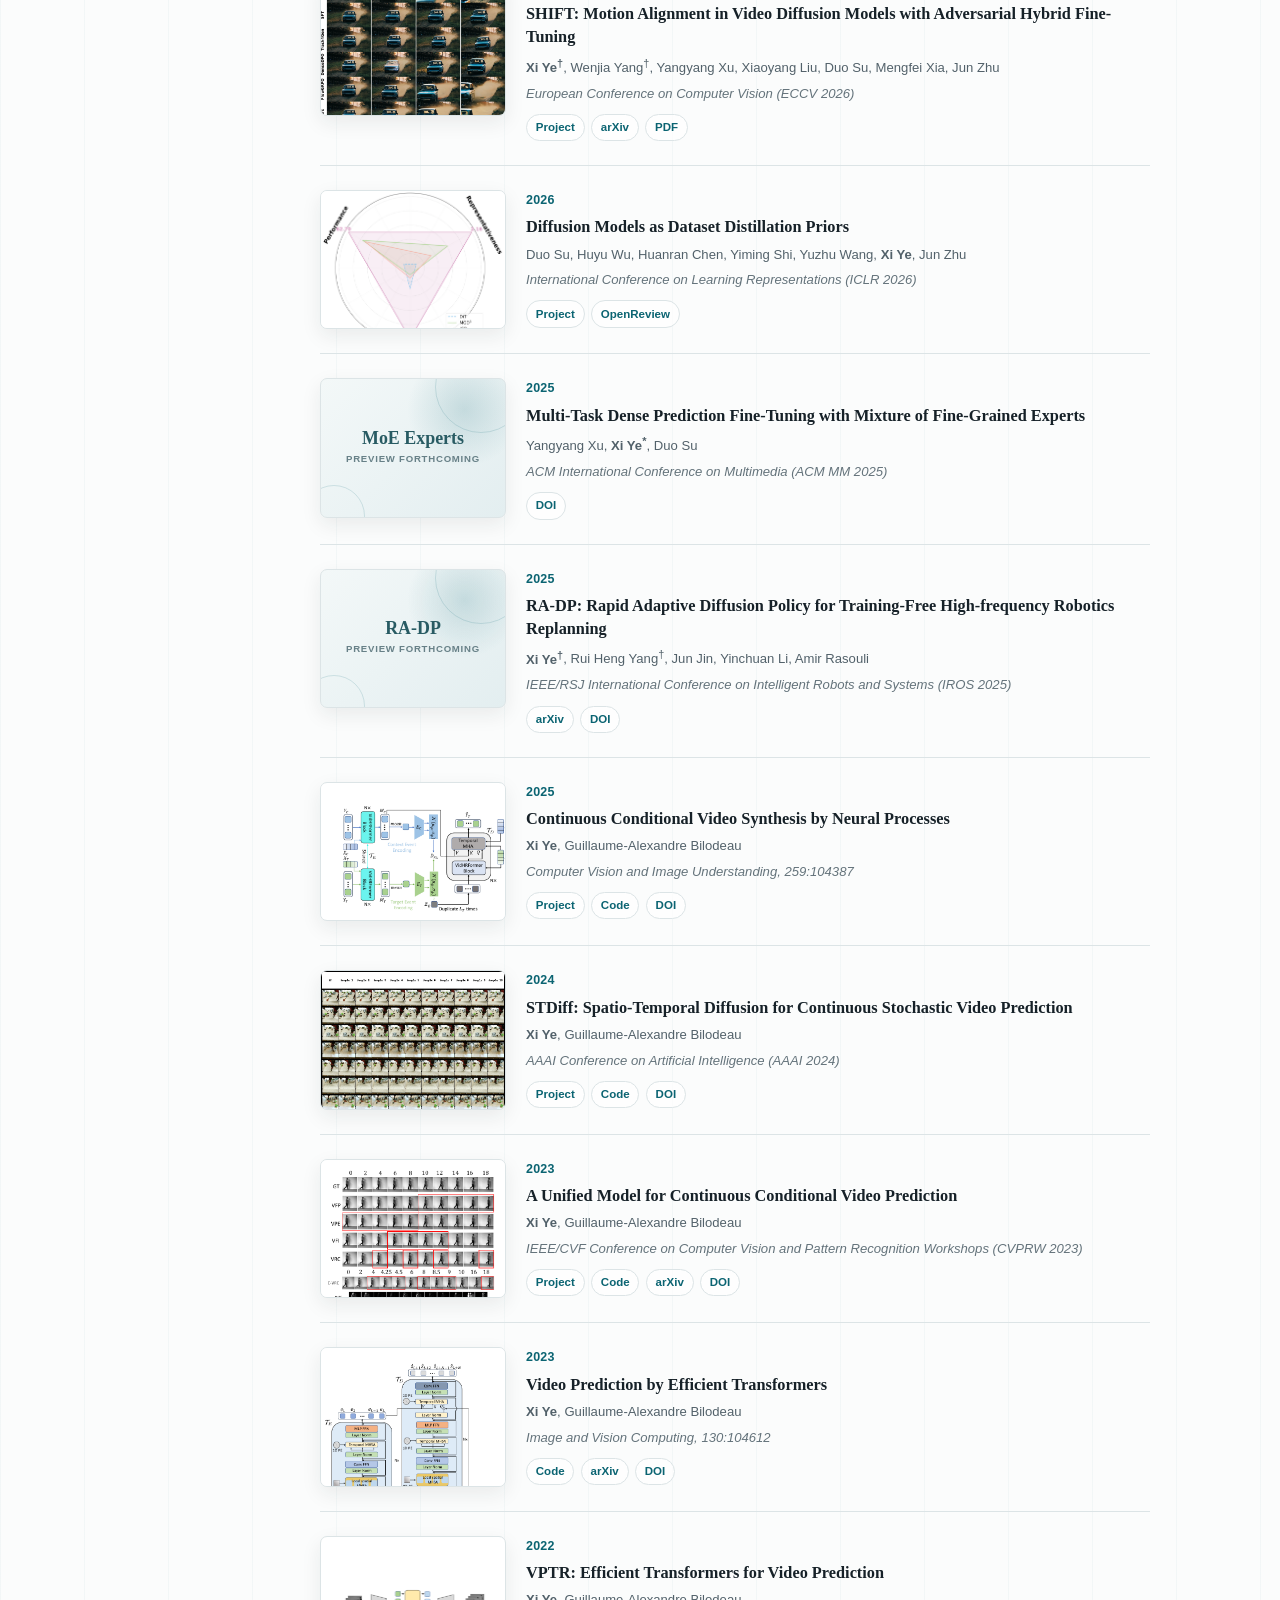
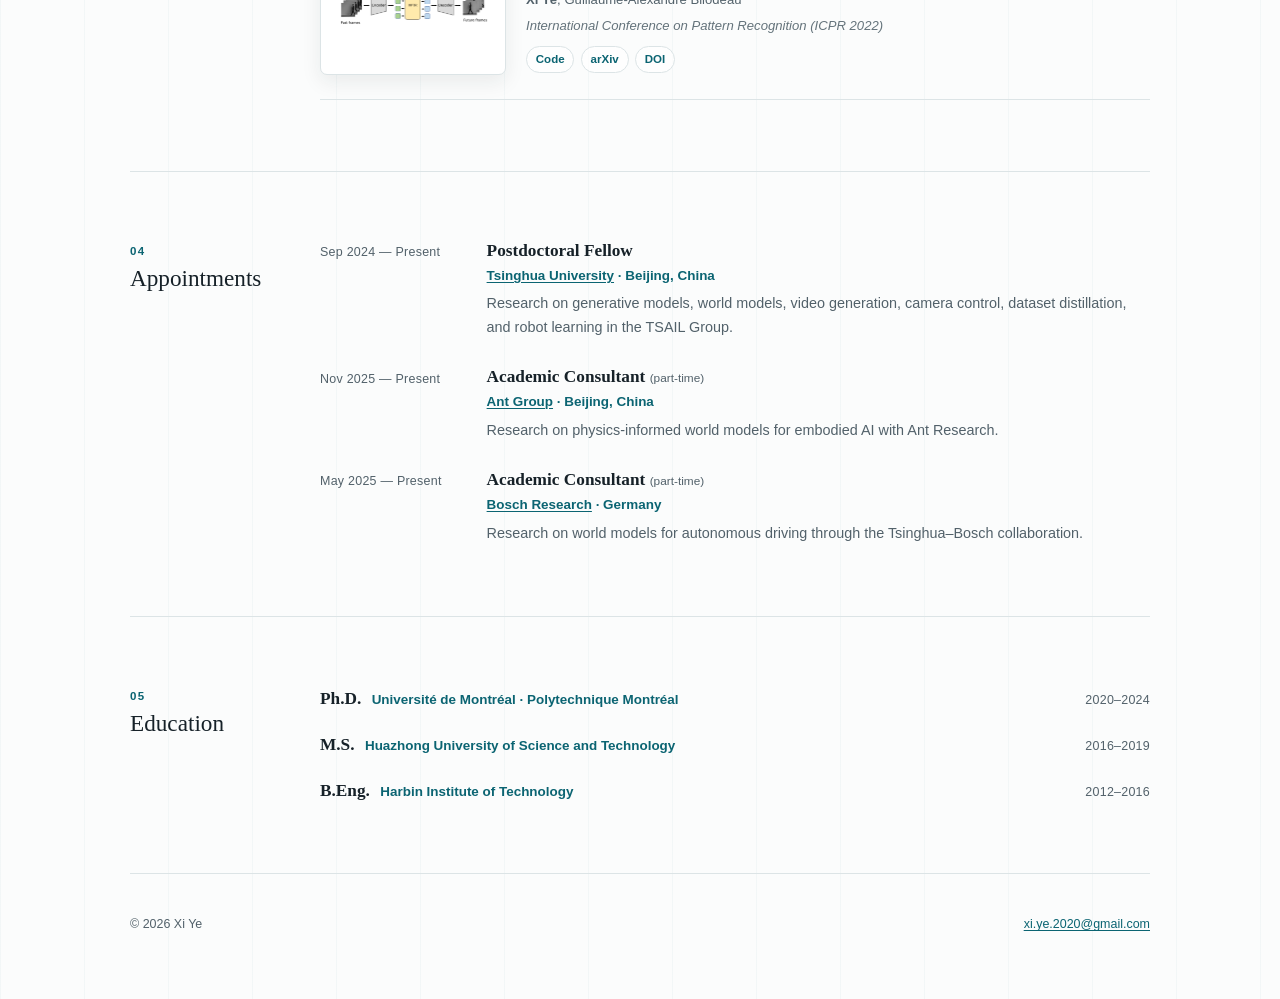
==== commit ac32dd46: "update personal webpage" ====
--- a/index.html
+++ b/index.html
@@ -5,7 +5,7 @@
   <meta name="viewport" content="width=device-width, initial-scale=1" />
   <title>Xi Ye — Generative Models &amp; Embodied AI</title>
   <meta name="description" content="Xi Ye is a postdoctoral researcher at Tsinghua University working on generative models, world models, and embodied AI." />
-  <link rel="stylesheet" href="css/style.css?v=20260812-3" />
+  <link rel="stylesheet" href="css/style.css?v=20260812-5" />
 </head>
 <body>
   <div class="page-shell">
@@ -26,7 +26,7 @@
           and <a href="https://www.bosch.com/research/" target="_blank" rel="noopener">Bosch Research</a>.
         </p>
         <nav class="profile-links" aria-label="Profile links">
-          <a href="mailto:xi.ye.2020@gmail.com">Email</a>
+          <button class="profile-email" type="button" data-email="xi.ye.2020@gmail.com" aria-label="Copy email address" aria-describedby="profile-email-address">Email<span class="profile-email-tooltip" id="profile-email-address" role="status" aria-live="polite">xi.ye.2020@gmail.com</span></button>
           <a href="https://scholar.google.com/citations?user=Woehn70AAAAJ" target="_blank" rel="noopener">Google Scholar</a>
           <a href="https://github.com/XiYe20" target="_blank" rel="noopener">GitHub</a>
         </nav>
@@ -280,5 +280,6 @@
       <a href="mailto:xi.ye.2020@gmail.com">xi.ye.2020@gmail.com</a>
     </footer>
   </div>
+  <script src="js/main.js?v=20260812"></script>
 </body>
 </html>
--- a/css/style.css
+++ b/css/style.css
@@ -245,6 +245,7 @@
 }
 
 .profile-links a,
+.profile-email,
 .paper-links a {
   display: inline-flex;
   align-items: center;
@@ -258,7 +259,54 @@
   text-decoration: none;
 }
 
+.profile-email {
+  position: relative;
+  color: var(--accent);
+  font-family: inherit;
+  cursor: default;
+}
+
+.profile-email-tooltip {
+  position: absolute;
+  bottom: calc(100% + 0.65rem);
+  left: 50%;
+  z-index: 20;
+  padding: 0.42rem 0.65rem;
+  border-radius: 6px;
+  background: var(--ink);
+  box-shadow: 0 7px 18px rgba(22, 33, 40, 0.18);
+  color: #fff;
+  font-size: 0.76rem;
+  font-weight: 600;
+  line-height: 1.3;
+  opacity: 0;
+  pointer-events: none;
+  transform: translate(-50%, 0.2rem);
+  transition: opacity 0.18s ease, transform 0.18s ease, visibility 0.18s ease;
+  visibility: hidden;
+  white-space: nowrap;
+}
+
+.profile-email-tooltip::after {
+  position: absolute;
+  top: 100%;
+  left: 50%;
+  border: 0.35rem solid transparent;
+  border-top-color: var(--ink);
+  content: "";
+  transform: translateX(-50%);
+}
+
+.profile-email:hover .profile-email-tooltip,
+.profile-email:focus-visible .profile-email-tooltip,
+.profile-email.is-copied .profile-email-tooltip {
+  opacity: 1;
+  transform: translate(-50%, 0);
+  visibility: visible;
+}
+
 .profile-links a:hover,
+.profile-email:hover,
 .paper-links a:hover {
   border-color: var(--accent);
   background: var(--accent-soft);
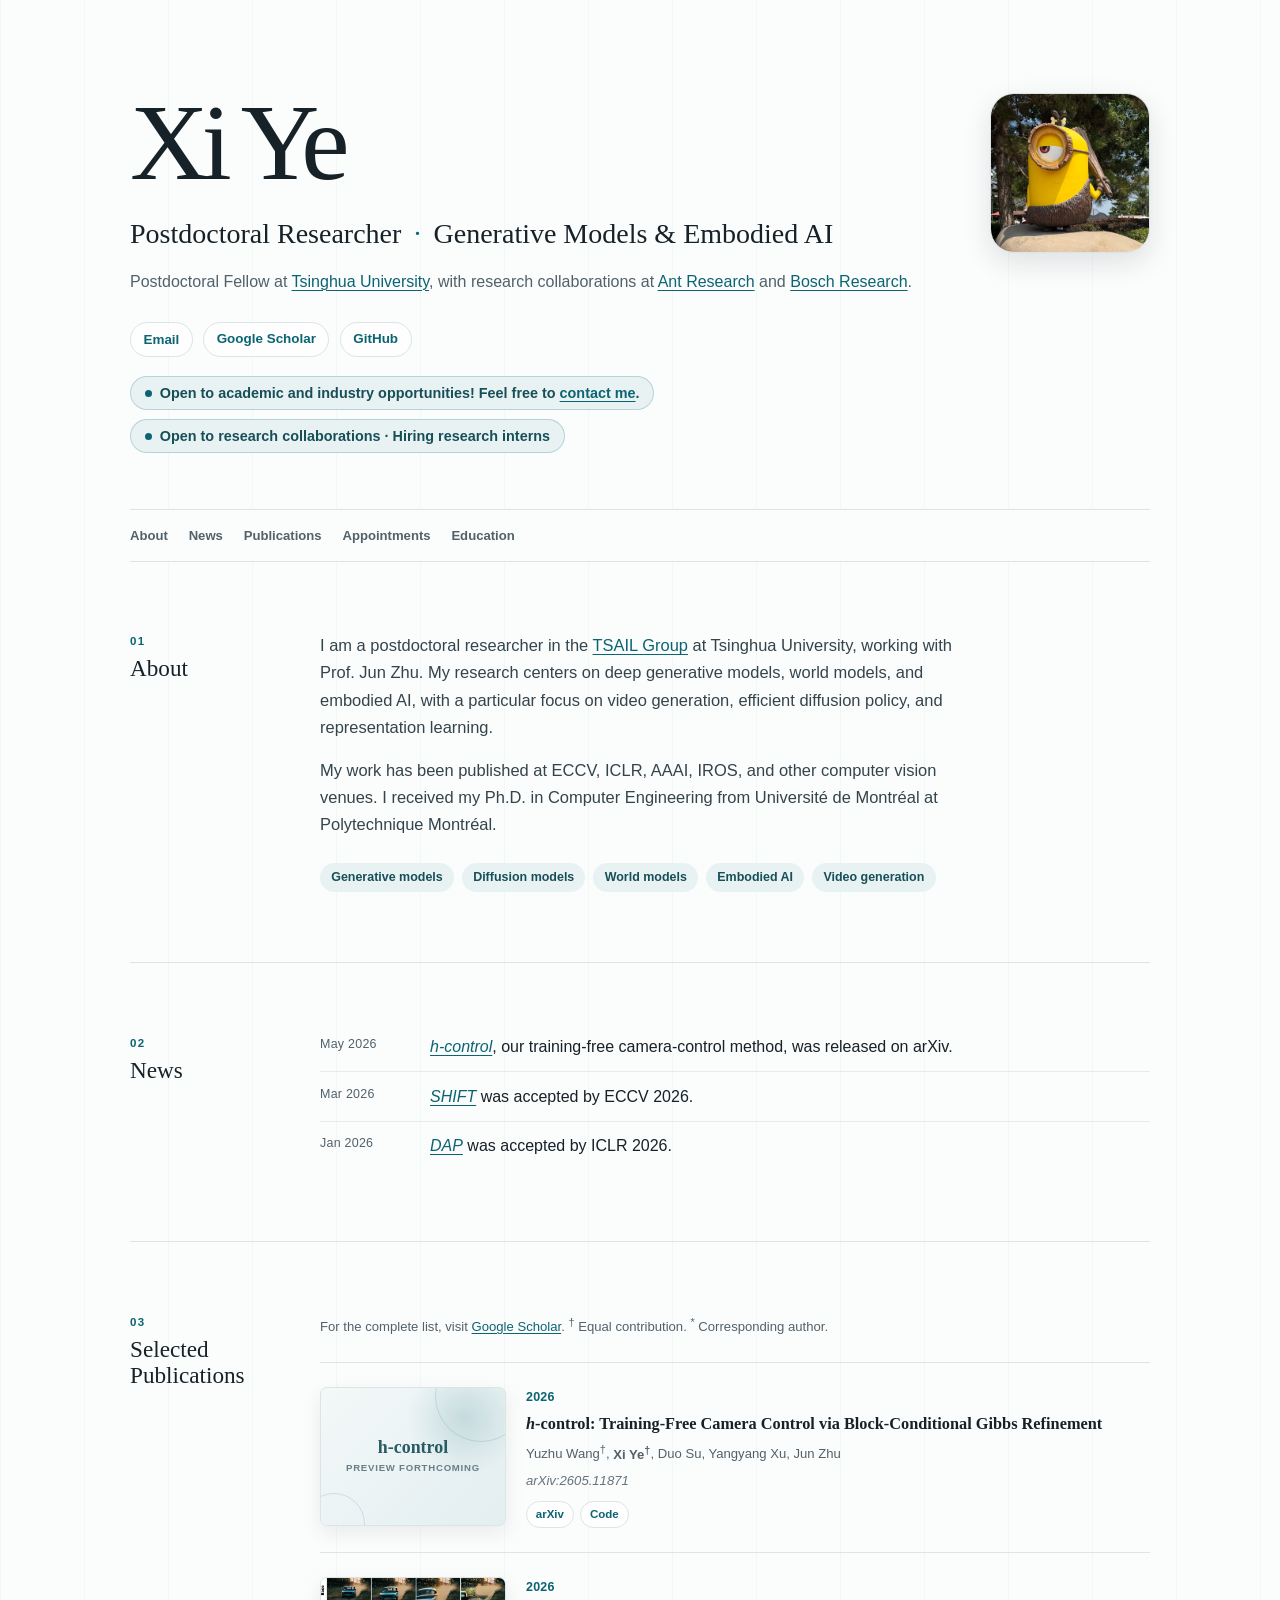
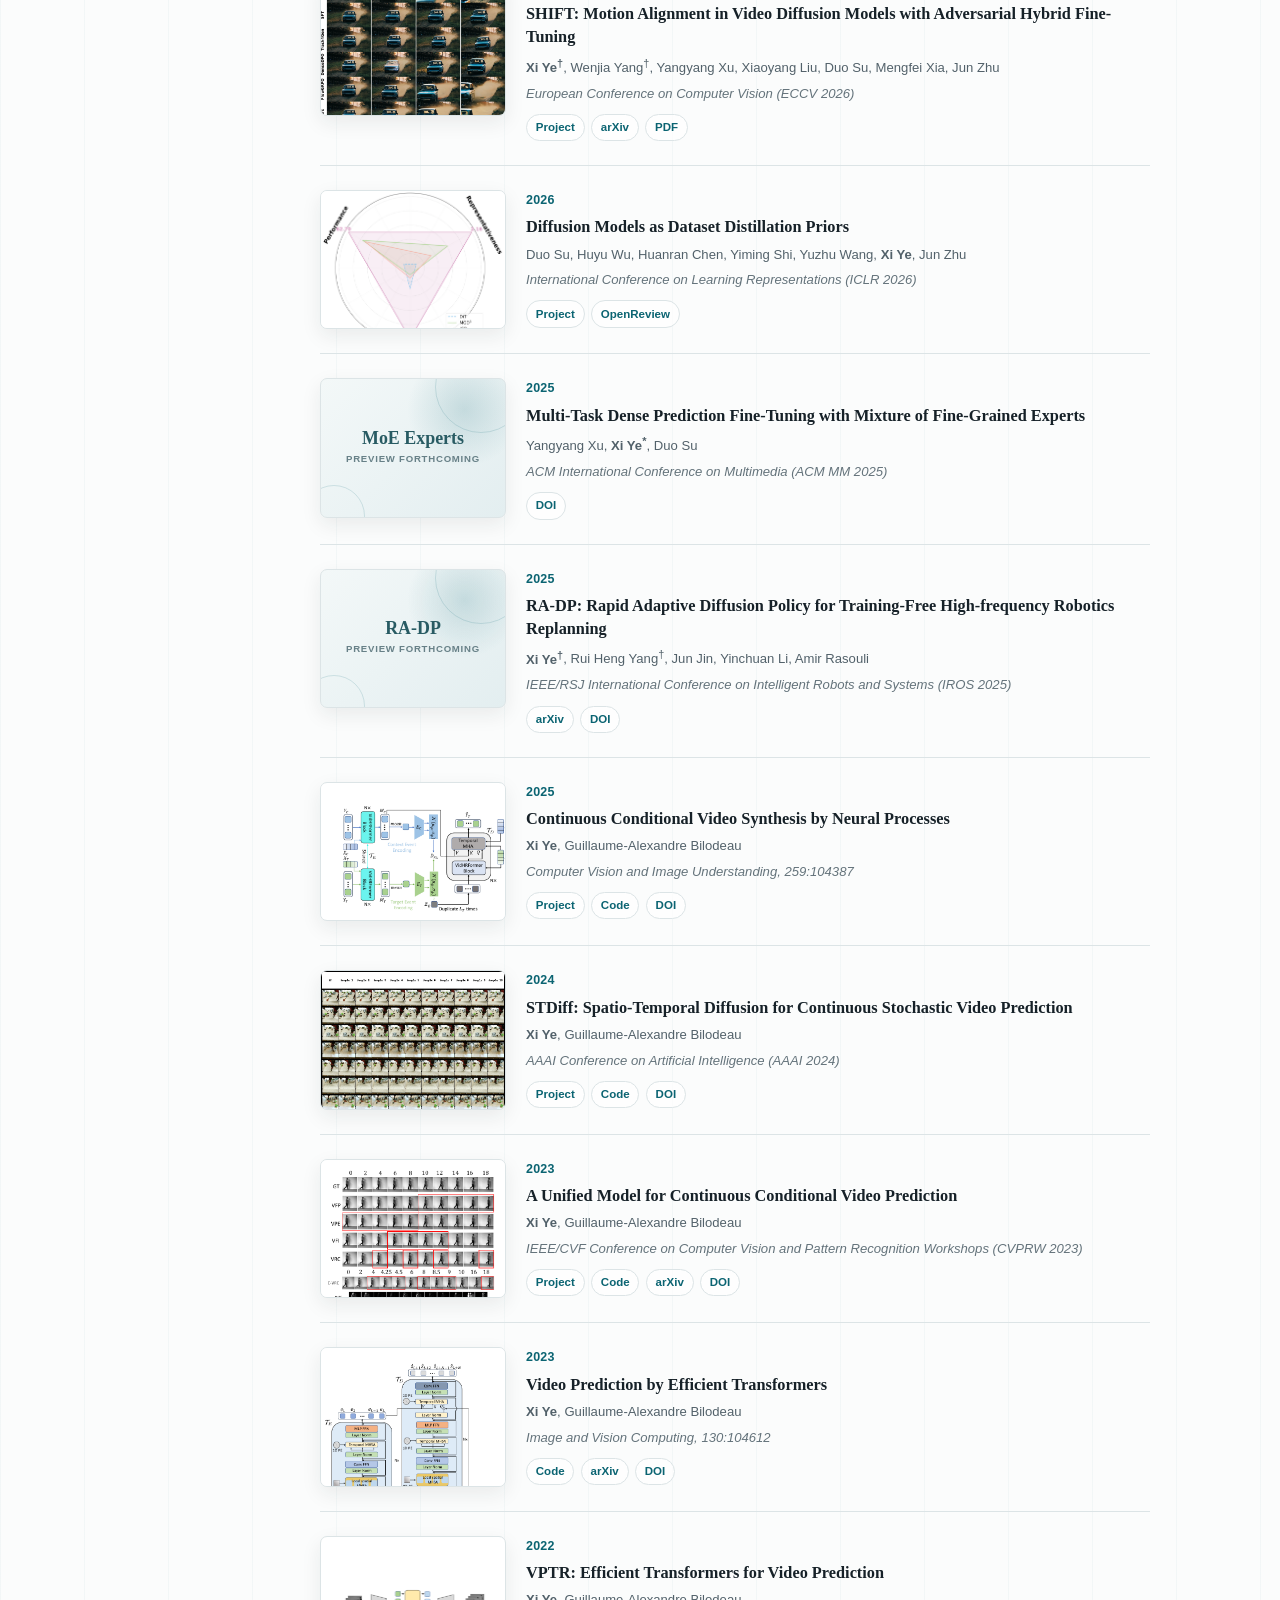
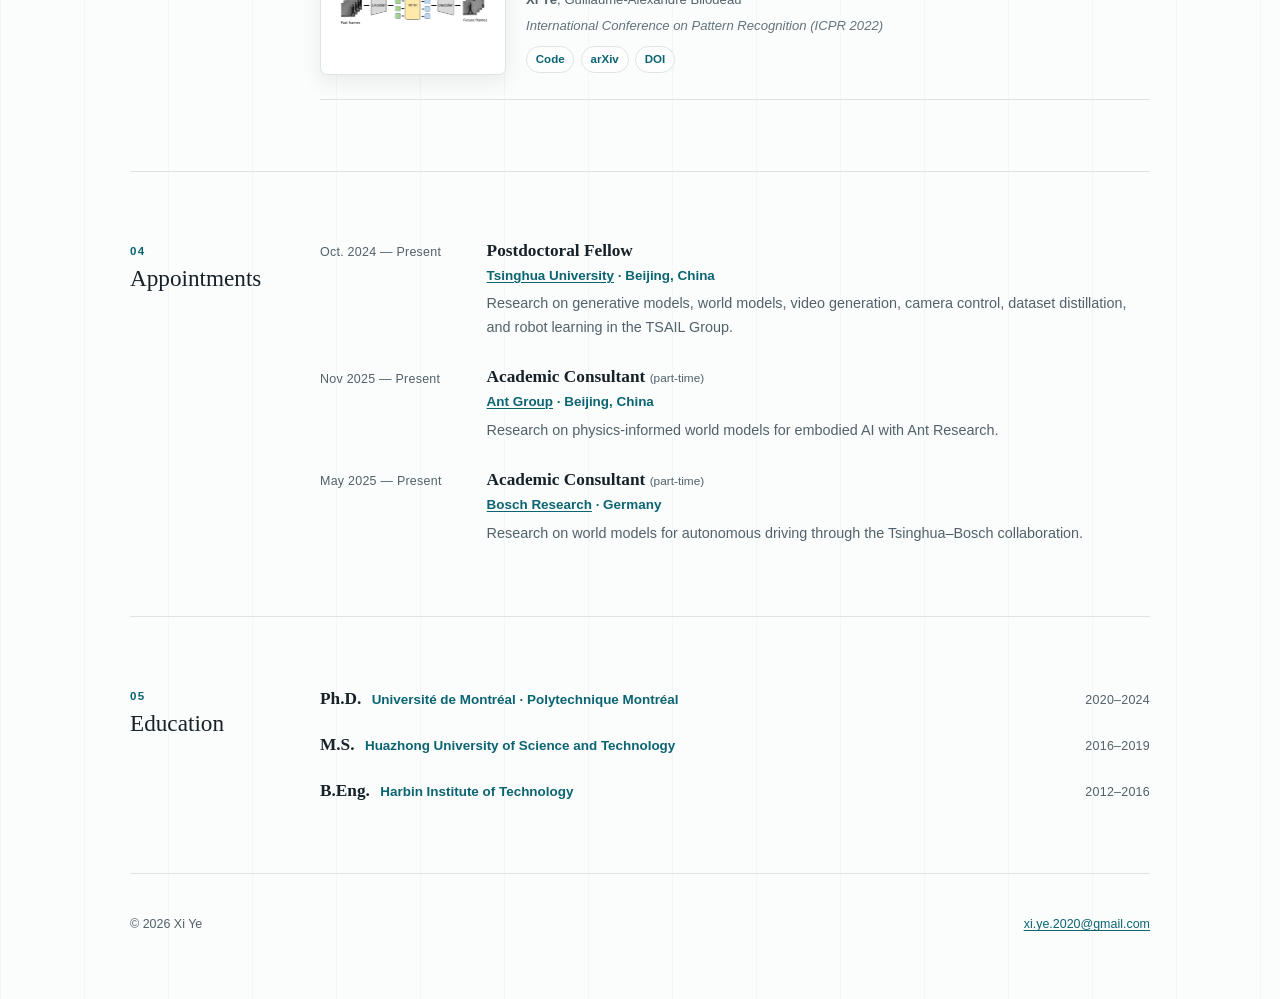
==== commit 320dd57d: "update" ====
--- a/index.html
+++ b/index.html
@@ -229,7 +229,7 @@
         </div>
         <div class="section-content timeline">
           <article>
-            <div class="timeline-date">Sep 2024 — Present</div>
+            <div class="timeline-date">Oct. 2024 — Present</div>
             <div>
               <h3>Postdoctoral Fellow</h3>
               <p class="organization"><a href="https://www.cs.tsinghua.edu.cn/csen/" target="_blank" rel="noopener">Tsinghua University</a> · Beijing, China</p>
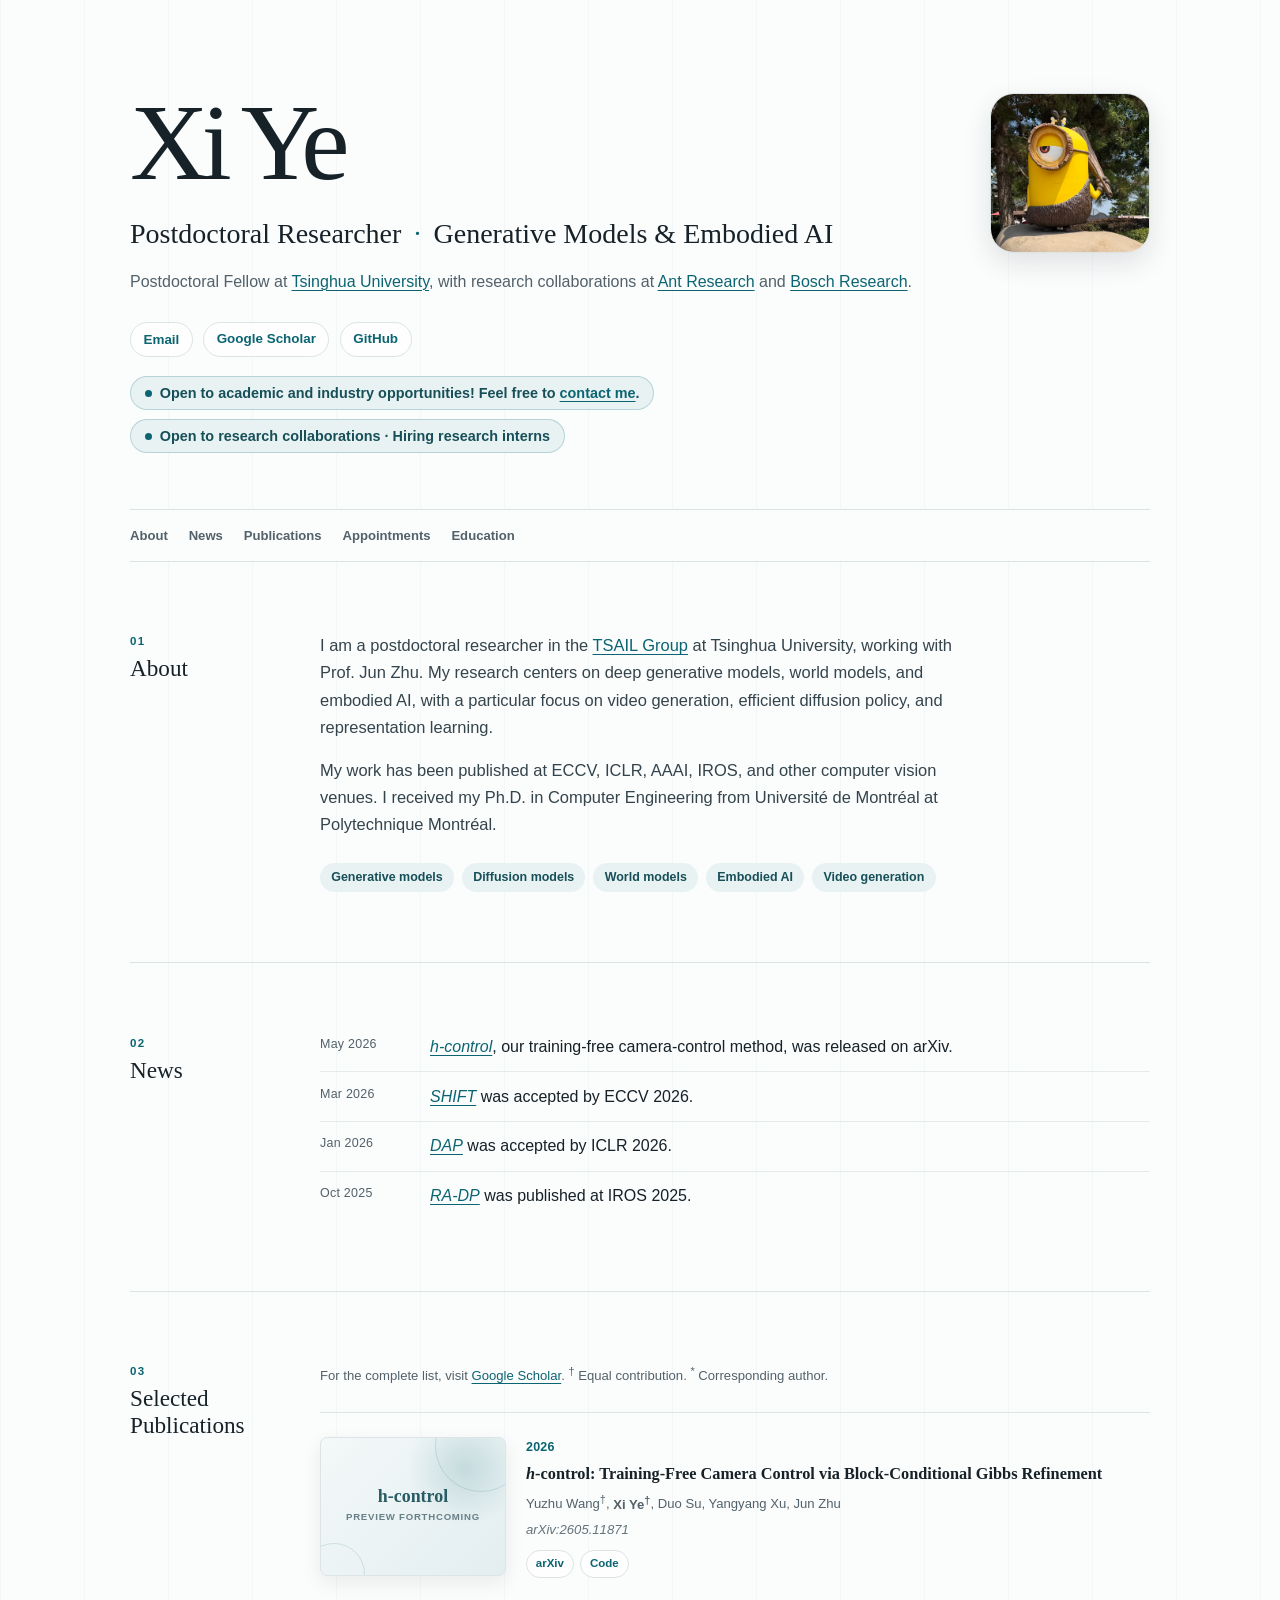
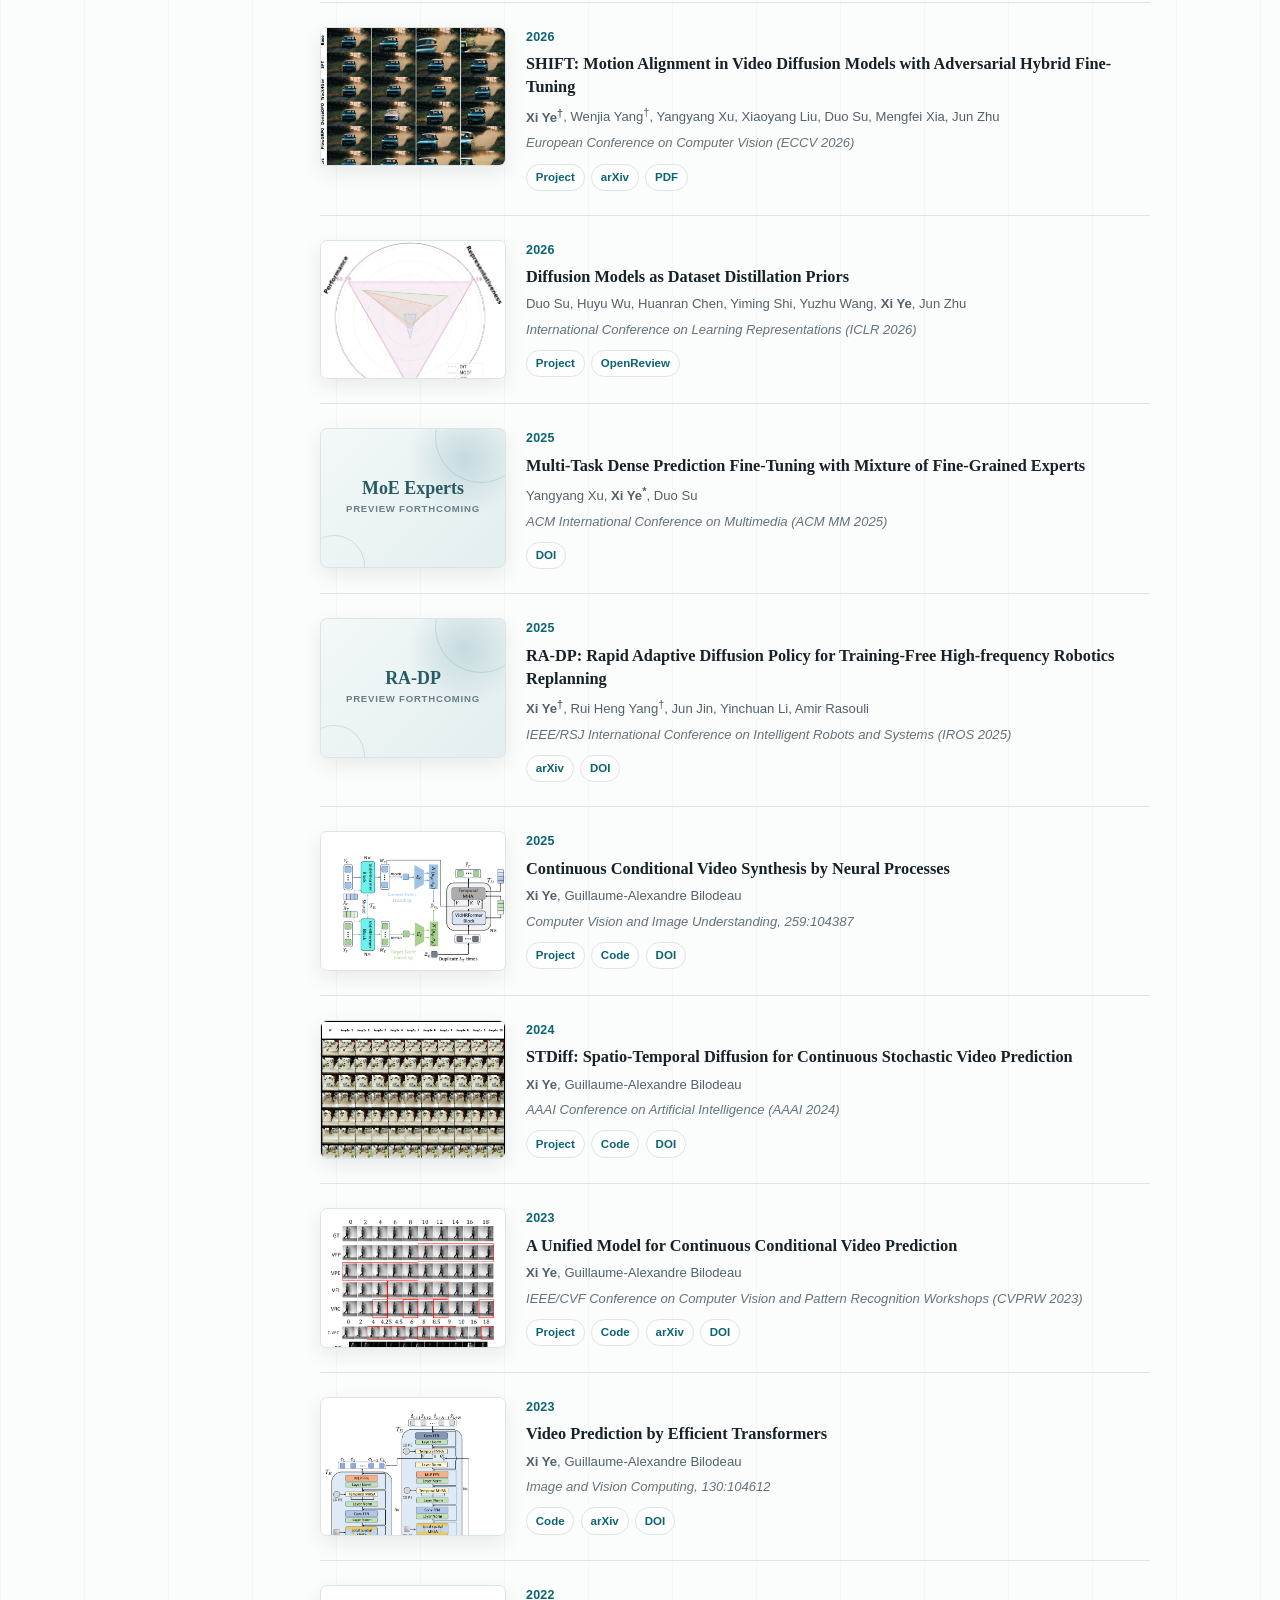
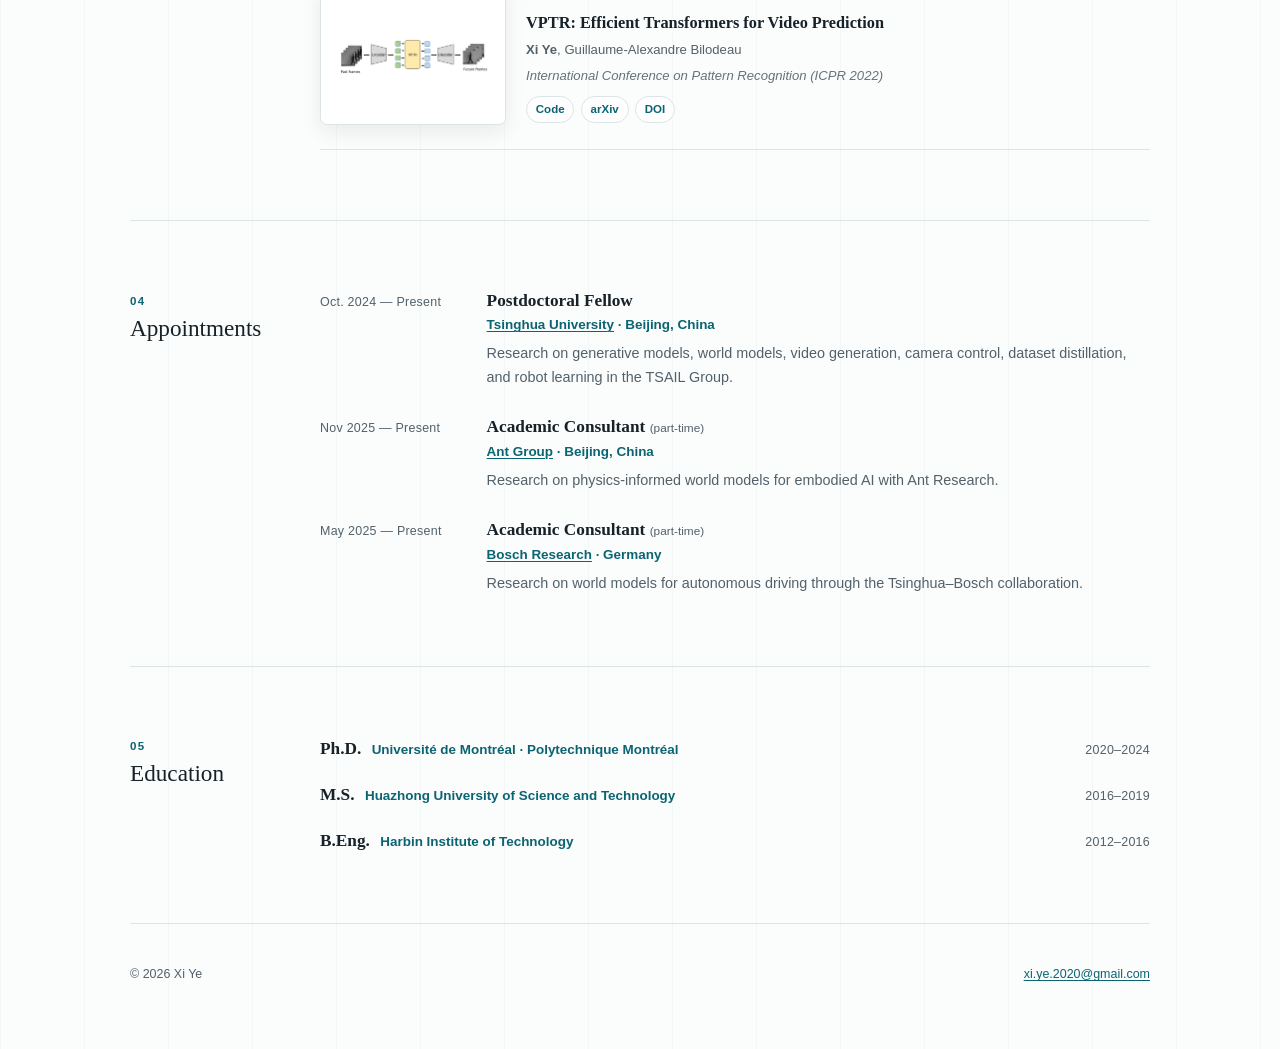
==== commit a057e870: "update" ====
--- a/index.html
+++ b/index.html
@@ -81,6 +81,7 @@
             <li><time datetime="2026-05">May 2026</time><span><a href="https://arxiv.org/abs/2605.11871" target="_blank" rel="noopener"><em>h-control</em></a>, our training-free camera-control method, was released on arXiv.</span></li>
             <li><time datetime="2026-03">Mar 2026</time><span><a href="projects/SHIFT/"><em>SHIFT</em></a> was accepted by ECCV 2026.</span></li>
             <li><time datetime="2026-01">Jan 2026</time><span><a href="https://openreview.net/forum?id=Hvge3NzkJN" target="_blank" rel="noopener"><em>DAP</em></a> was accepted by ICLR 2026.</span></li>
+            <li><time datetime="2025-10">Oct 2025</time><span><a href="https://arxiv.org/abs/2503.04051" target="_blank" rel="noopener"><em>RA-DP</em></a> was published at IROS 2025.</span></li>
           </ul>
         </div>
       </section>
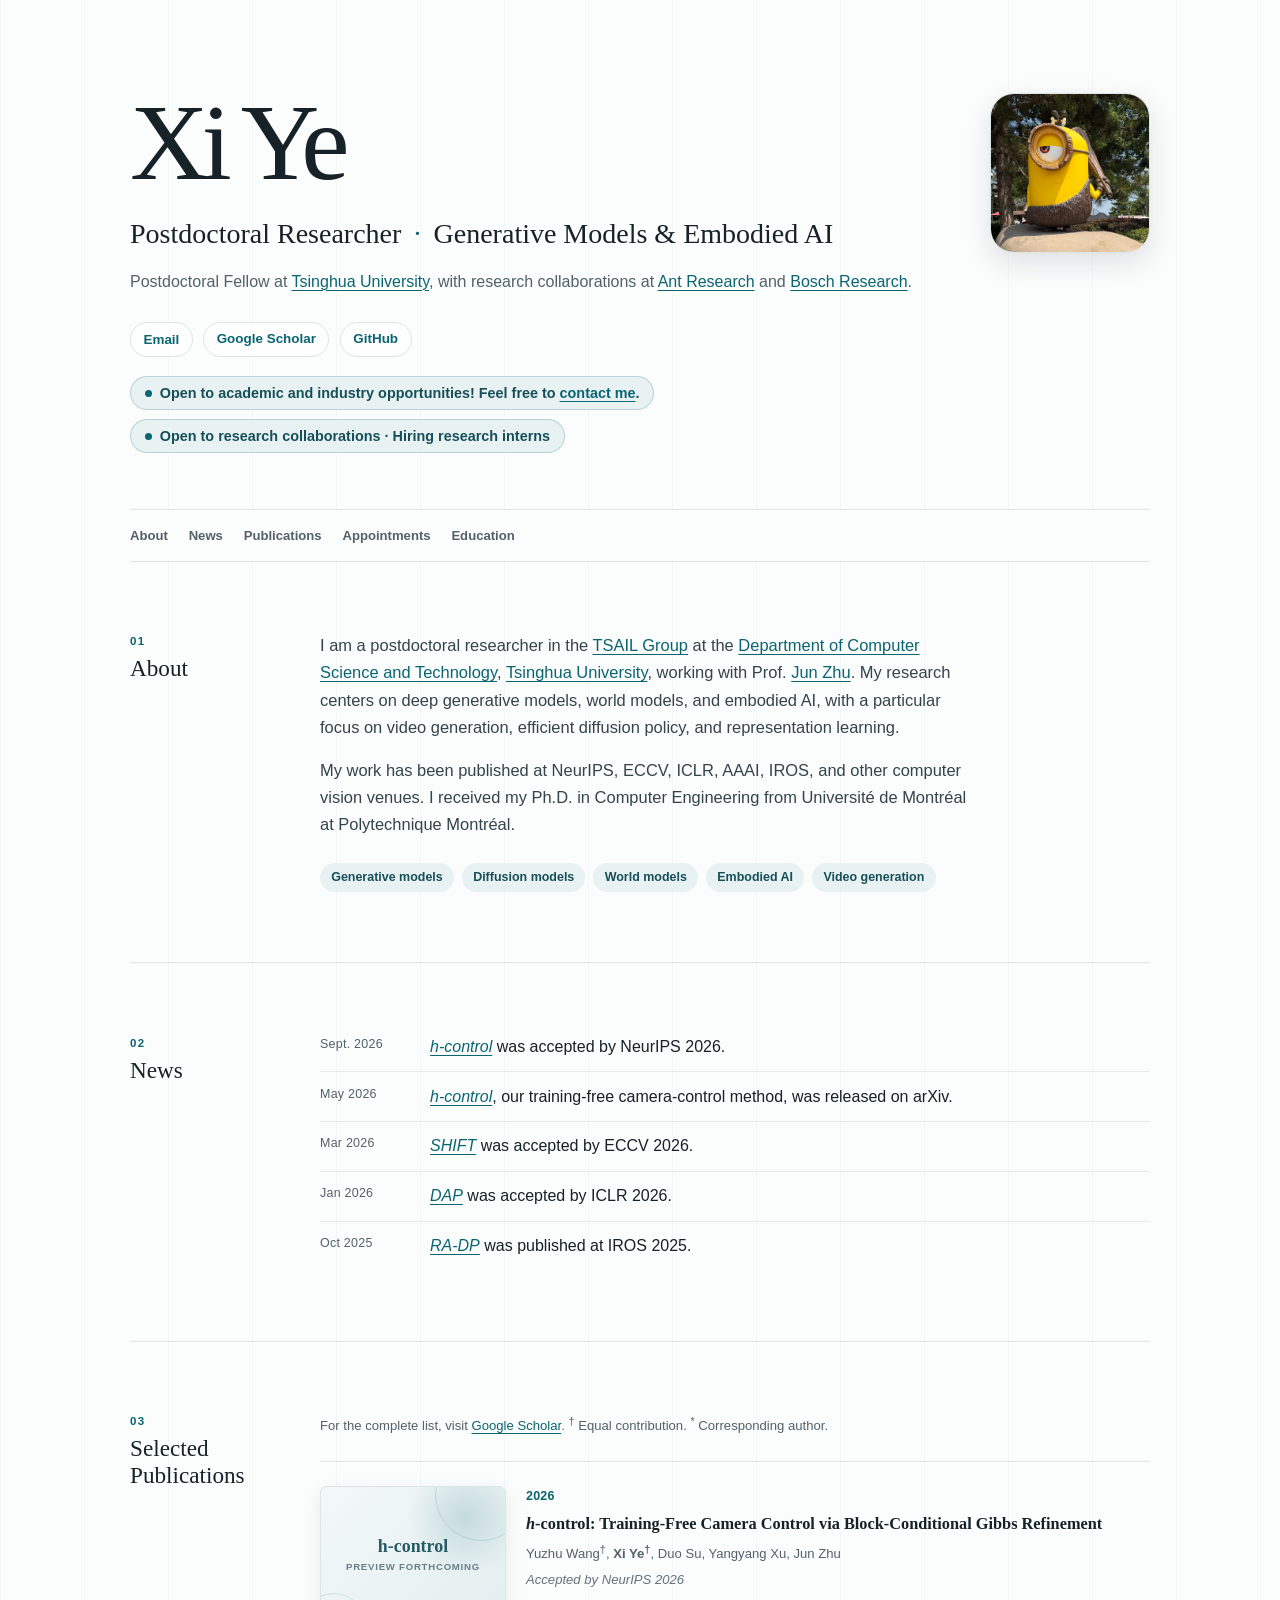
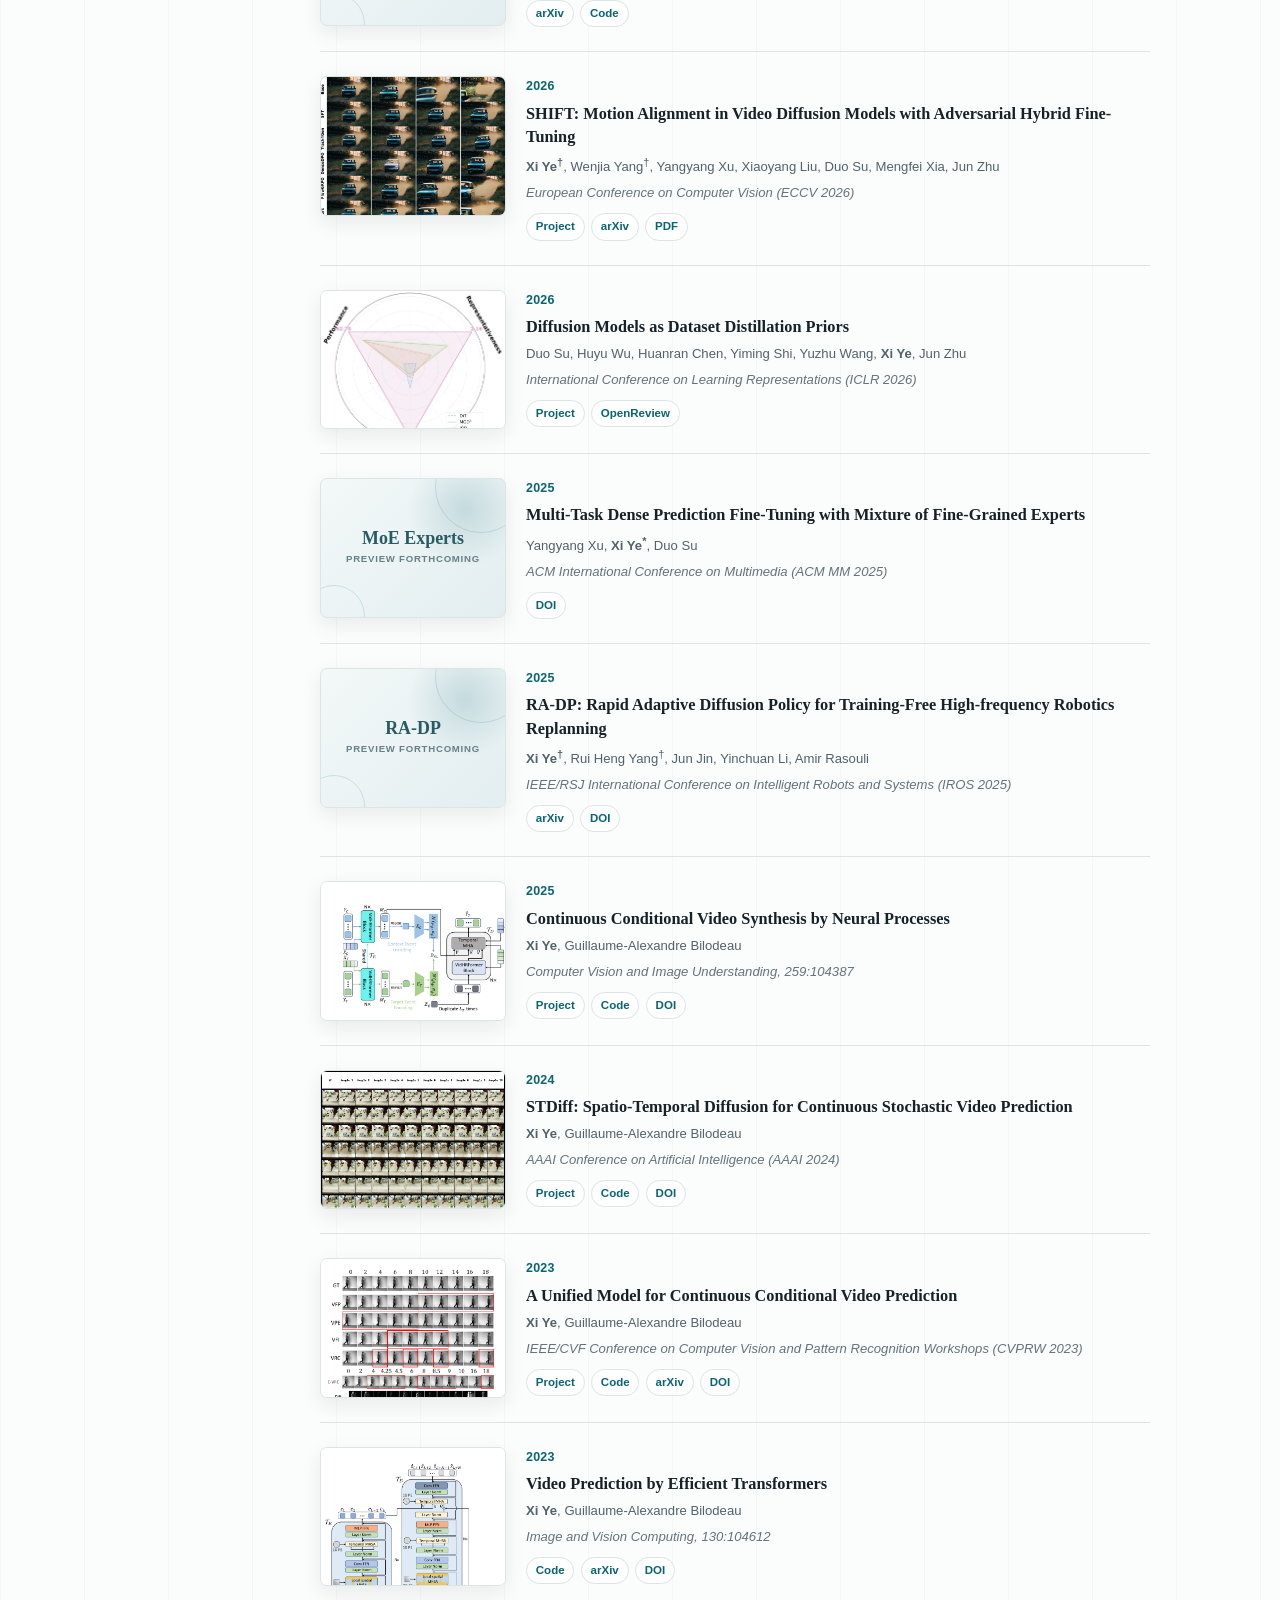
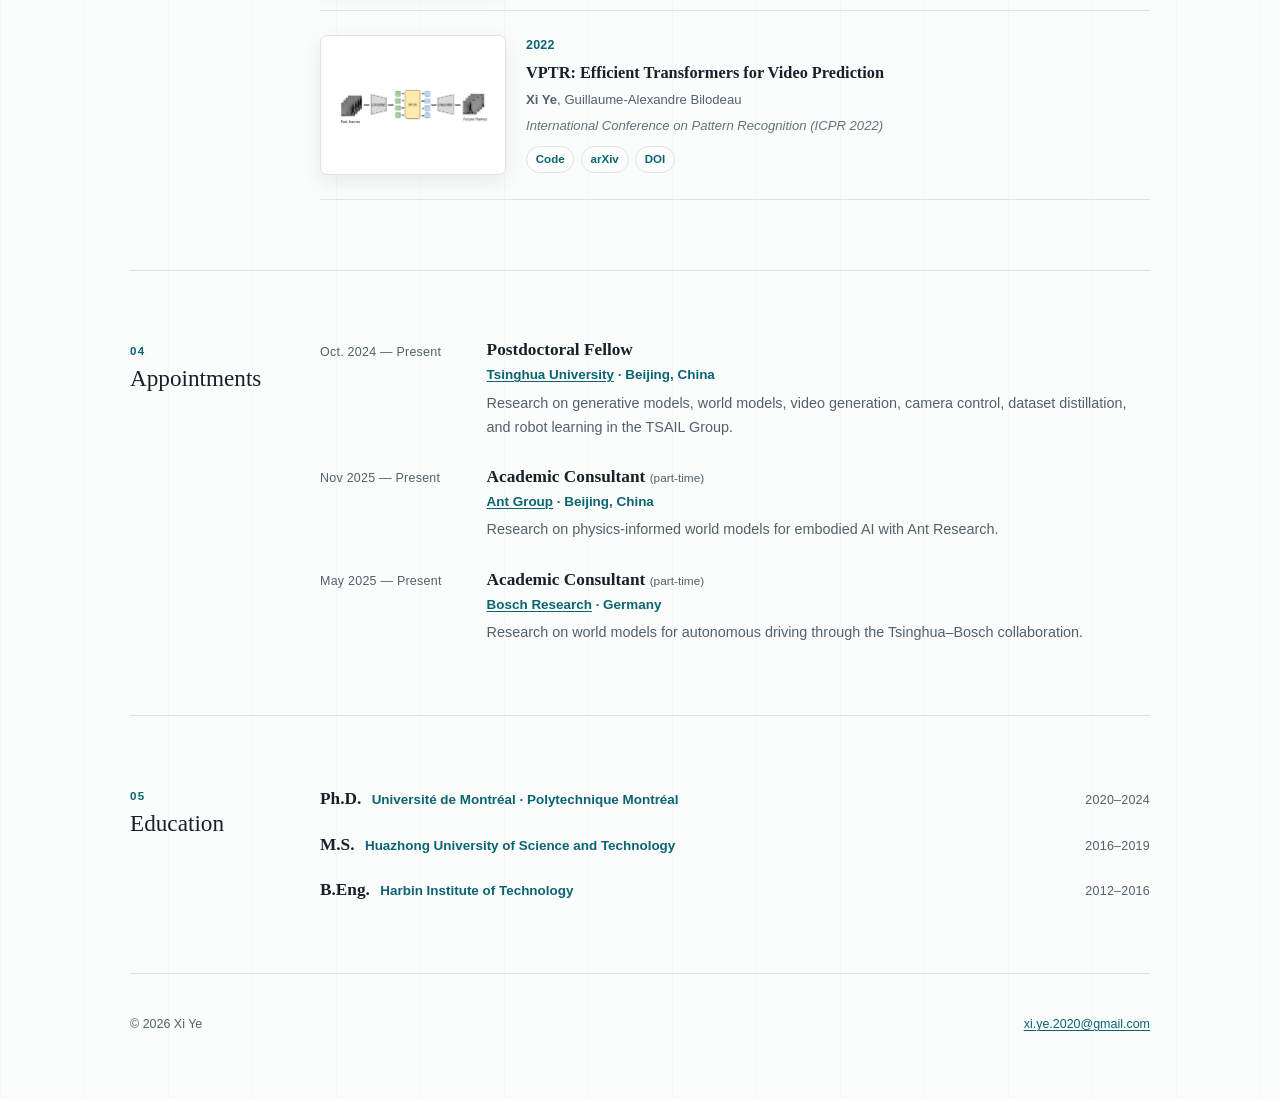
==== commit cf0f283c: "update neurips" ====
--- a/index.html
+++ b/index.html
@@ -54,11 +54,13 @@
         <div class="section-content about-copy">
           <p>
             I am a postdoctoral researcher in the <a href="https://ml.cs.tsinghua.edu.cn/people.html" target="_blank" rel="noopener">TSAIL Group</a>
-            at Tsinghua University, working with Prof. Jun Zhu. My research centers on deep generative models, world models, and embodied AI,
+            at the <a href="https://www.cs.tsinghua.edu.cn/csen/" target="_blank" rel="noopener">Department of Computer Science and Technology</a>,
+            <a href="https://www.tsinghua.edu.cn/en/" target="_blank" rel="noopener">Tsinghua University</a>, working with Prof. <a href="https://ml.cs.tsinghua.edu.cn/~jun/index.shtml" target="_blank" rel="noopener">Jun Zhu</a>.
+            My research centers on deep generative models, world models, and embodied AI,
             with a particular focus on video generation, efficient diffusion policy, and representation learning.
           </p>
           <p>
-            My work has been published at ECCV, ICLR, AAAI, IROS, and other computer vision venues.
+            My work has been published at NeurIPS, ECCV, ICLR, AAAI, IROS, and other computer vision venues.
             I received my Ph.D. in Computer Engineering from Université de Montréal at Polytechnique Montréal.
           </p>
           <ul class="research-tags" aria-label="Research interests">
@@ -78,6 +80,7 @@
         </div>
         <div class="section-content">
           <ul class="news-list">
+            <li><time datetime="2026-09">Sept. 2026</time><span><a href="https://arxiv.org/abs/2605.11871" target="_blank" rel="noopener"><em>h-control</em></a> was accepted by NeurIPS 2026.</span></li>
             <li><time datetime="2026-05">May 2026</time><span><a href="https://arxiv.org/abs/2605.11871" target="_blank" rel="noopener"><em>h-control</em></a>, our training-free camera-control method, was released on arXiv.</span></li>
             <li><time datetime="2026-03">Mar 2026</time><span><a href="projects/SHIFT/"><em>SHIFT</em></a> was accepted by ECCV 2026.</span></li>
             <li><time datetime="2026-01">Jan 2026</time><span><a href="https://openreview.net/forum?id=Hvge3NzkJN" target="_blank" rel="noopener"><em>DAP</em></a> was accepted by ICLR 2026.</span></li>
@@ -101,7 +104,7 @@
                 <p class="pub-year">2026</p>
                 <h3><a href="https://arxiv.org/abs/2605.11871" target="_blank" rel="noopener"><em>h</em>-control: Training-Free Camera Control via Block-Conditional Gibbs Refinement</a></h3>
                 <p class="authors">Yuzhu Wang<sup>†</sup>, <strong>Xi Ye<sup>†</sup></strong>, Duo Su, Yangyang Xu, Jun Zhu</p>
-                <p class="venue">arXiv:2605.11871</p>
+                <p class="venue">Accepted by NeurIPS 2026</p>
                 <p class="paper-links"><a href="https://arxiv.org/abs/2605.11871" target="_blank" rel="noopener">arXiv</a><a href="https://github.com/wangyuzhu6/hcontrol" target="_blank" rel="noopener">Code</a></p>
               </div>
             </article>
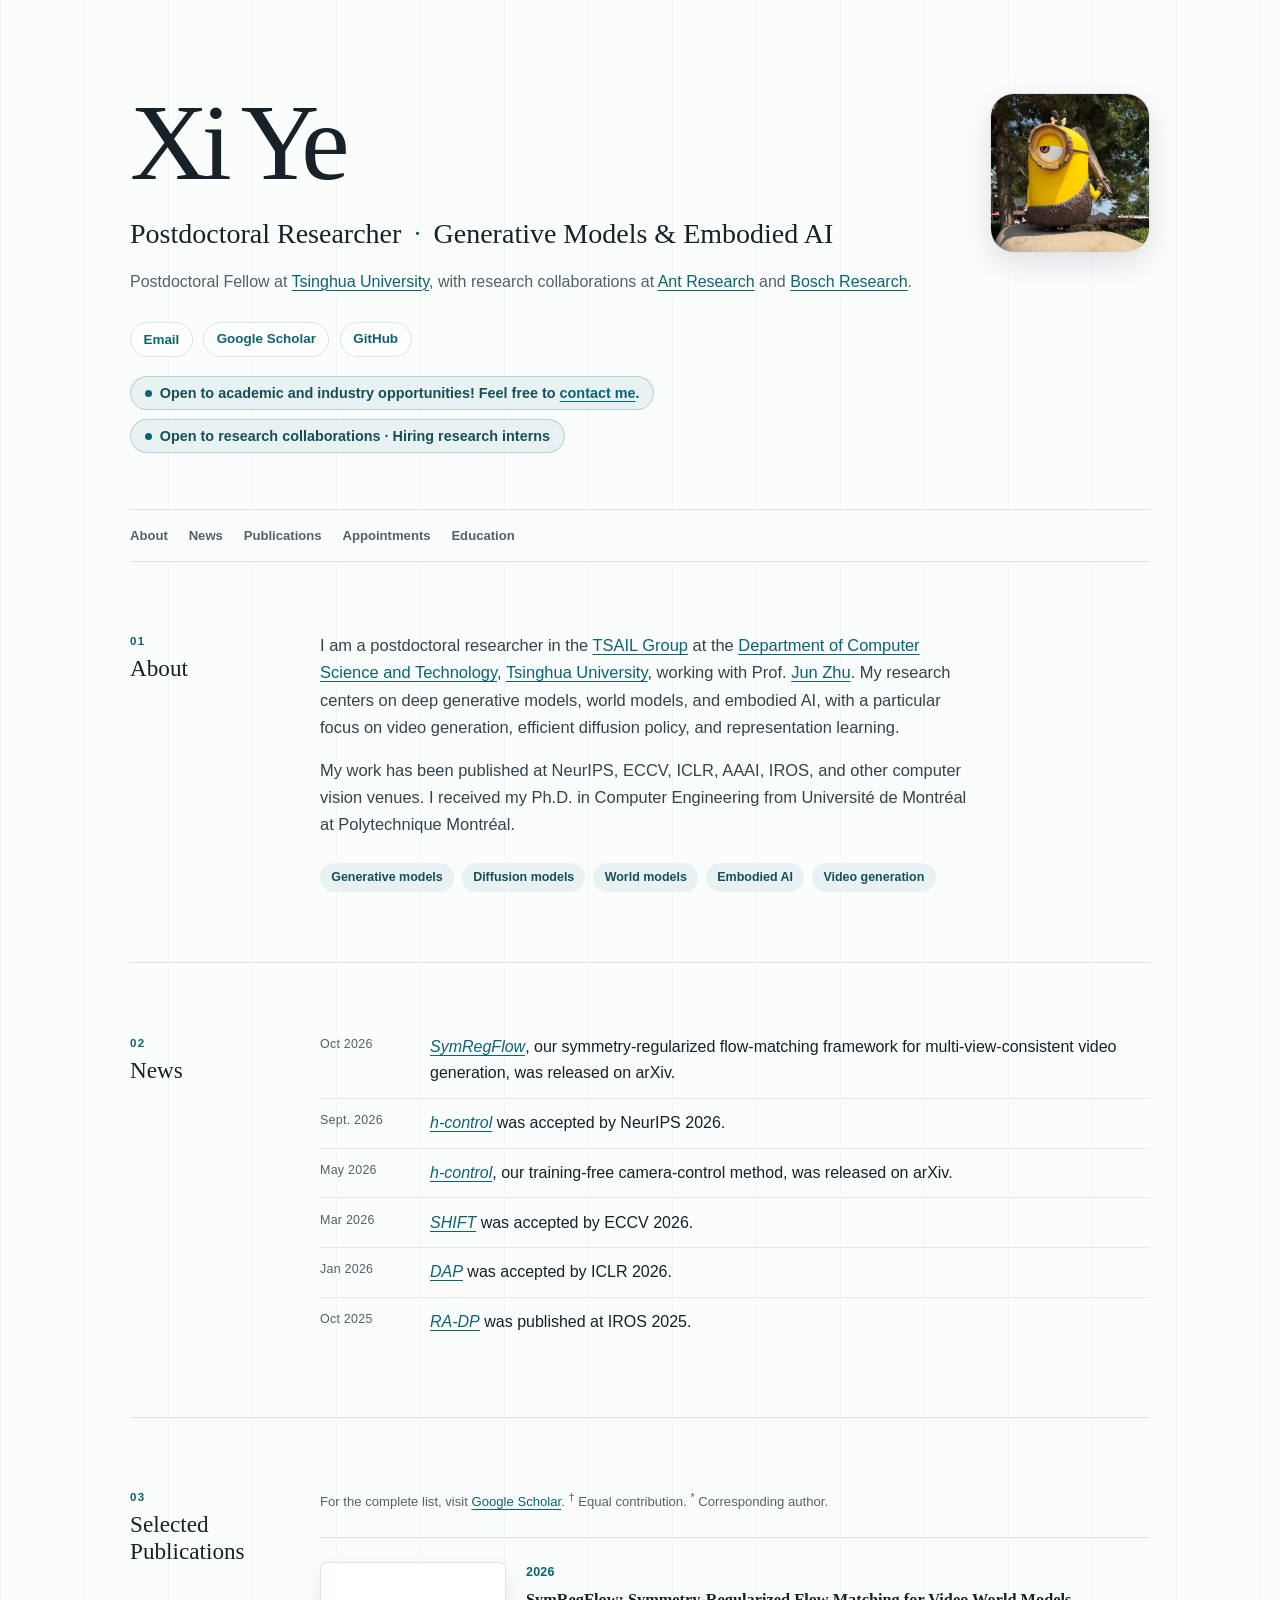
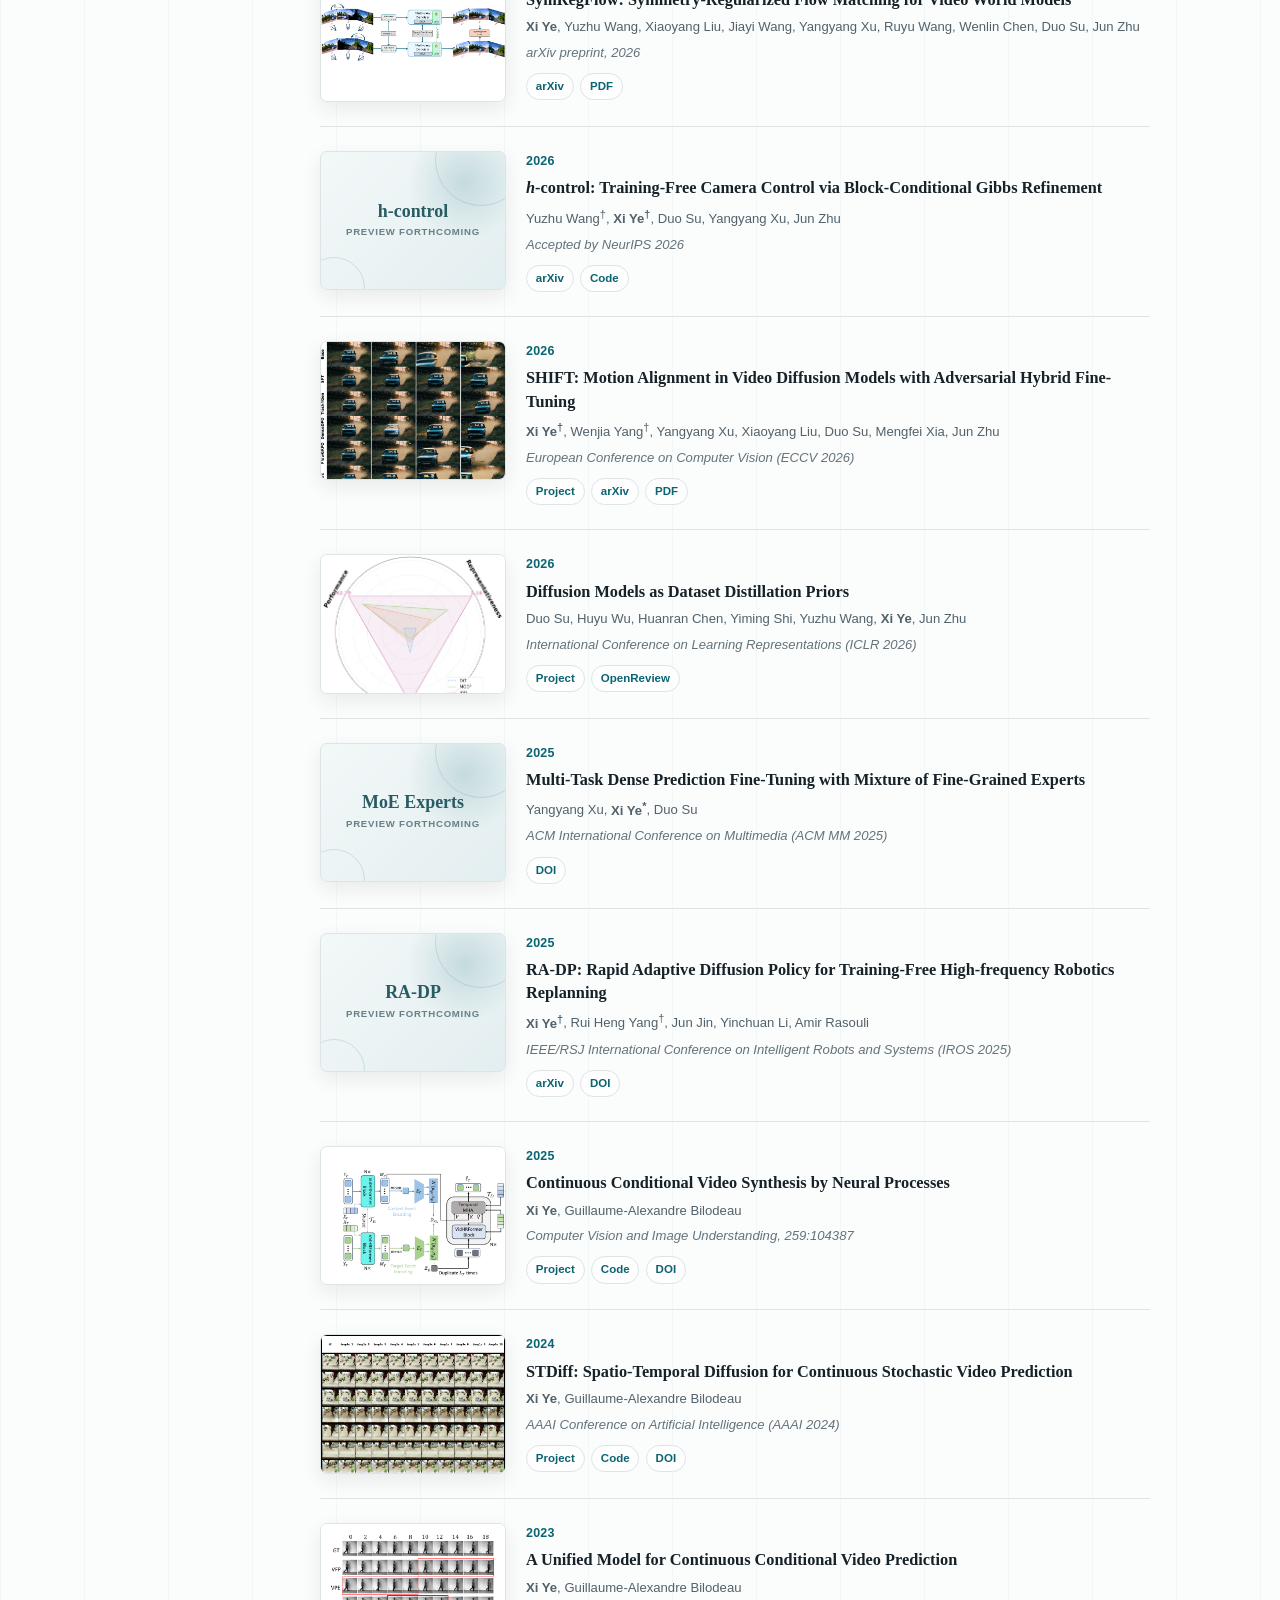
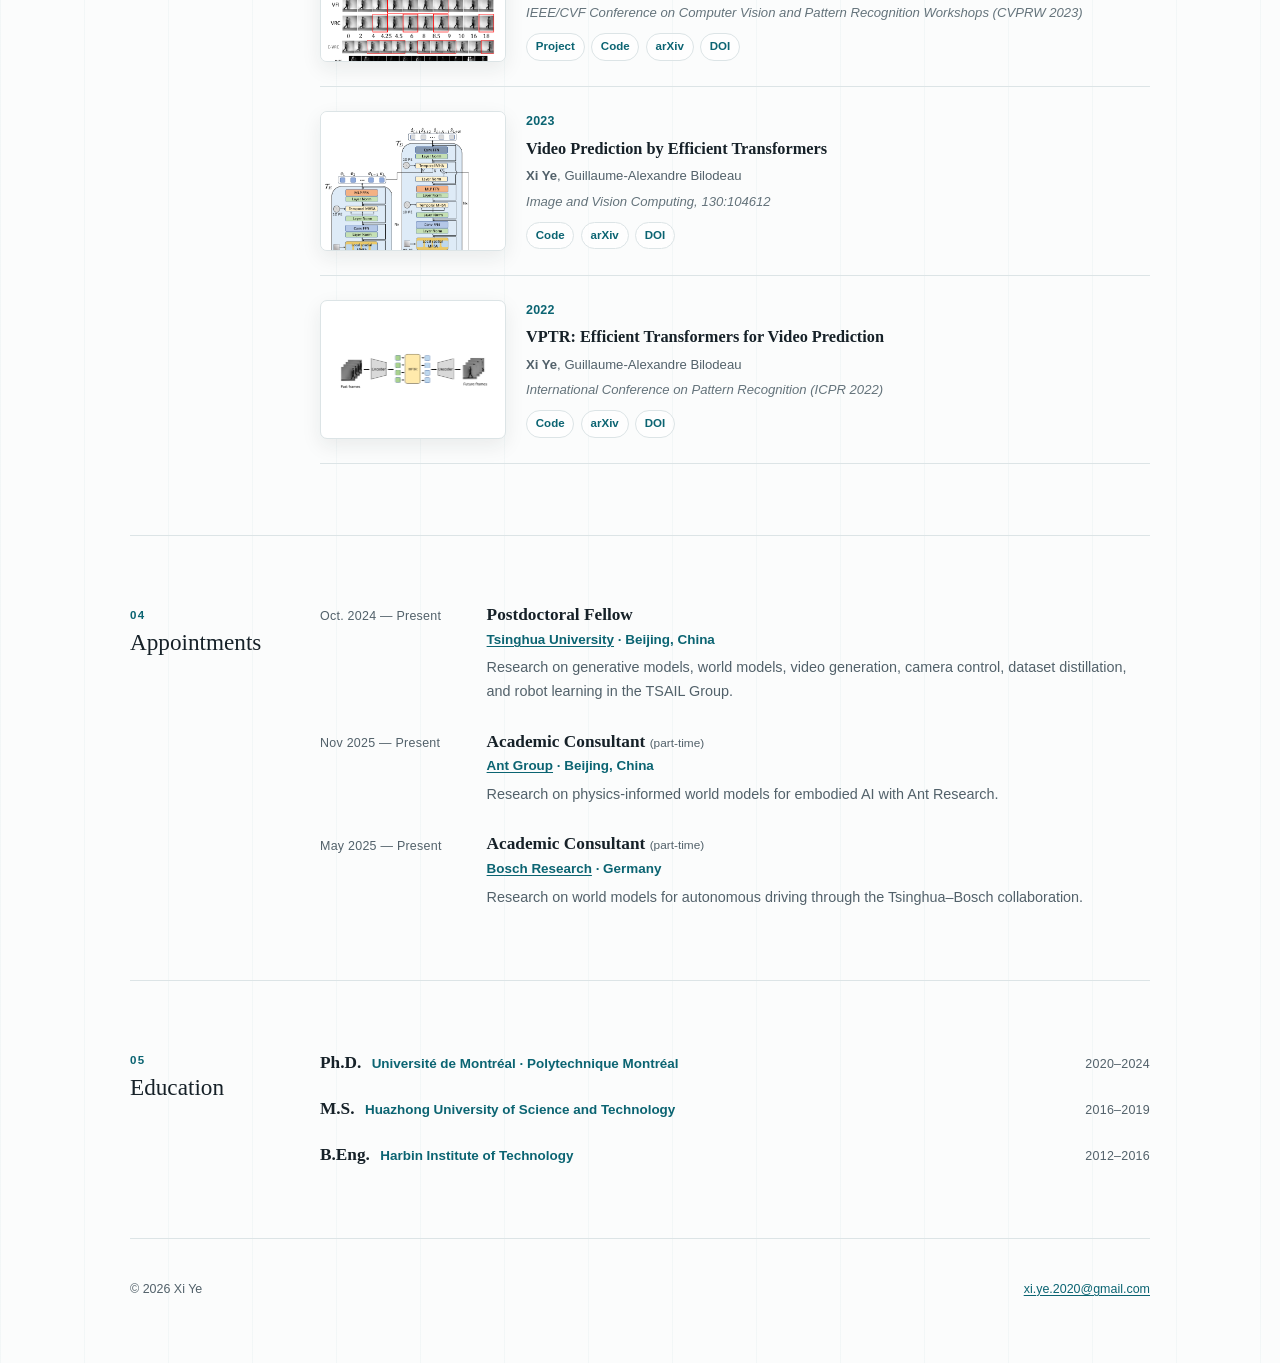
==== commit b6faa1f9: "update symregflow" ====
--- a/index.html
+++ b/index.html
@@ -80,6 +80,7 @@
         </div>
         <div class="section-content">
           <ul class="news-list">
+            <li><time datetime="2026-10">Oct 2026</time><span><a href="https://arxiv.org/abs/2610.02726" target="_blank" rel="noopener"><em>SymRegFlow</em></a>, our symmetry-regularized flow-matching framework for multi-view-consistent video generation, was released on arXiv.</span></li>
             <li><time datetime="2026-09">Sept. 2026</time><span><a href="https://arxiv.org/abs/2605.11871" target="_blank" rel="noopener"><em>h-control</em></a> was accepted by NeurIPS 2026.</span></li>
             <li><time datetime="2026-05">May 2026</time><span><a href="https://arxiv.org/abs/2605.11871" target="_blank" rel="noopener"><em>h-control</em></a>, our training-free camera-control method, was released on arXiv.</span></li>
             <li><time datetime="2026-03">Mar 2026</time><span><a href="projects/SHIFT/"><em>SHIFT</em></a> was accepted by ECCV 2026.</span></li>
@@ -98,6 +99,19 @@
           <p class="section-note">For the complete list, visit <a href="https://scholar.google.com/citations?user=Woehn70AAAAJ" target="_blank" rel="noopener">Google Scholar</a>. <sup>†</sup> Equal contribution. <sup>*</sup> Corresponding author.</p>
 
           <div class="publication-list">
+            <article class="publication">
+              <a class="pub-thumb" href="https://arxiv.org/abs/2610.02726" target="_blank" rel="noopener" aria-label="Open the SymRegFlow paper on arXiv">
+                <img src="assets/publications/symregflow-pipeline.png" alt="SymRegFlow pipeline using two geometry-derived noisy anchors and cross-anchor denoising consistency" />
+              </a>
+              <div class="pub-meta">
+                <p class="pub-year">2026</p>
+                <h3><a href="https://arxiv.org/abs/2610.02726" target="_blank" rel="noopener">SymRegFlow: Symmetry-Regularized Flow Matching for Video World Models</a></h3>
+                <p class="authors"><strong>Xi Ye</strong>, Yuzhu Wang, Xiaoyang Liu, Jiayi Wang, Yangyang Xu, Ruyu Wang, Wenlin Chen, Duo Su, Jun Zhu</p>
+                <p class="venue">arXiv preprint, 2026</p>
+                <p class="paper-links"><a href="https://arxiv.org/abs/2610.02726" target="_blank" rel="noopener">arXiv</a><a href="https://arxiv.org/pdf/2610.02726" target="_blank" rel="noopener">PDF</a></p>
+              </div>
+            </article>
+
             <article class="publication">
               <div class="pub-thumb pub-placeholder" aria-hidden="true"><span>h-control</span><small>Preview forthcoming</small></div>
               <div class="pub-meta">
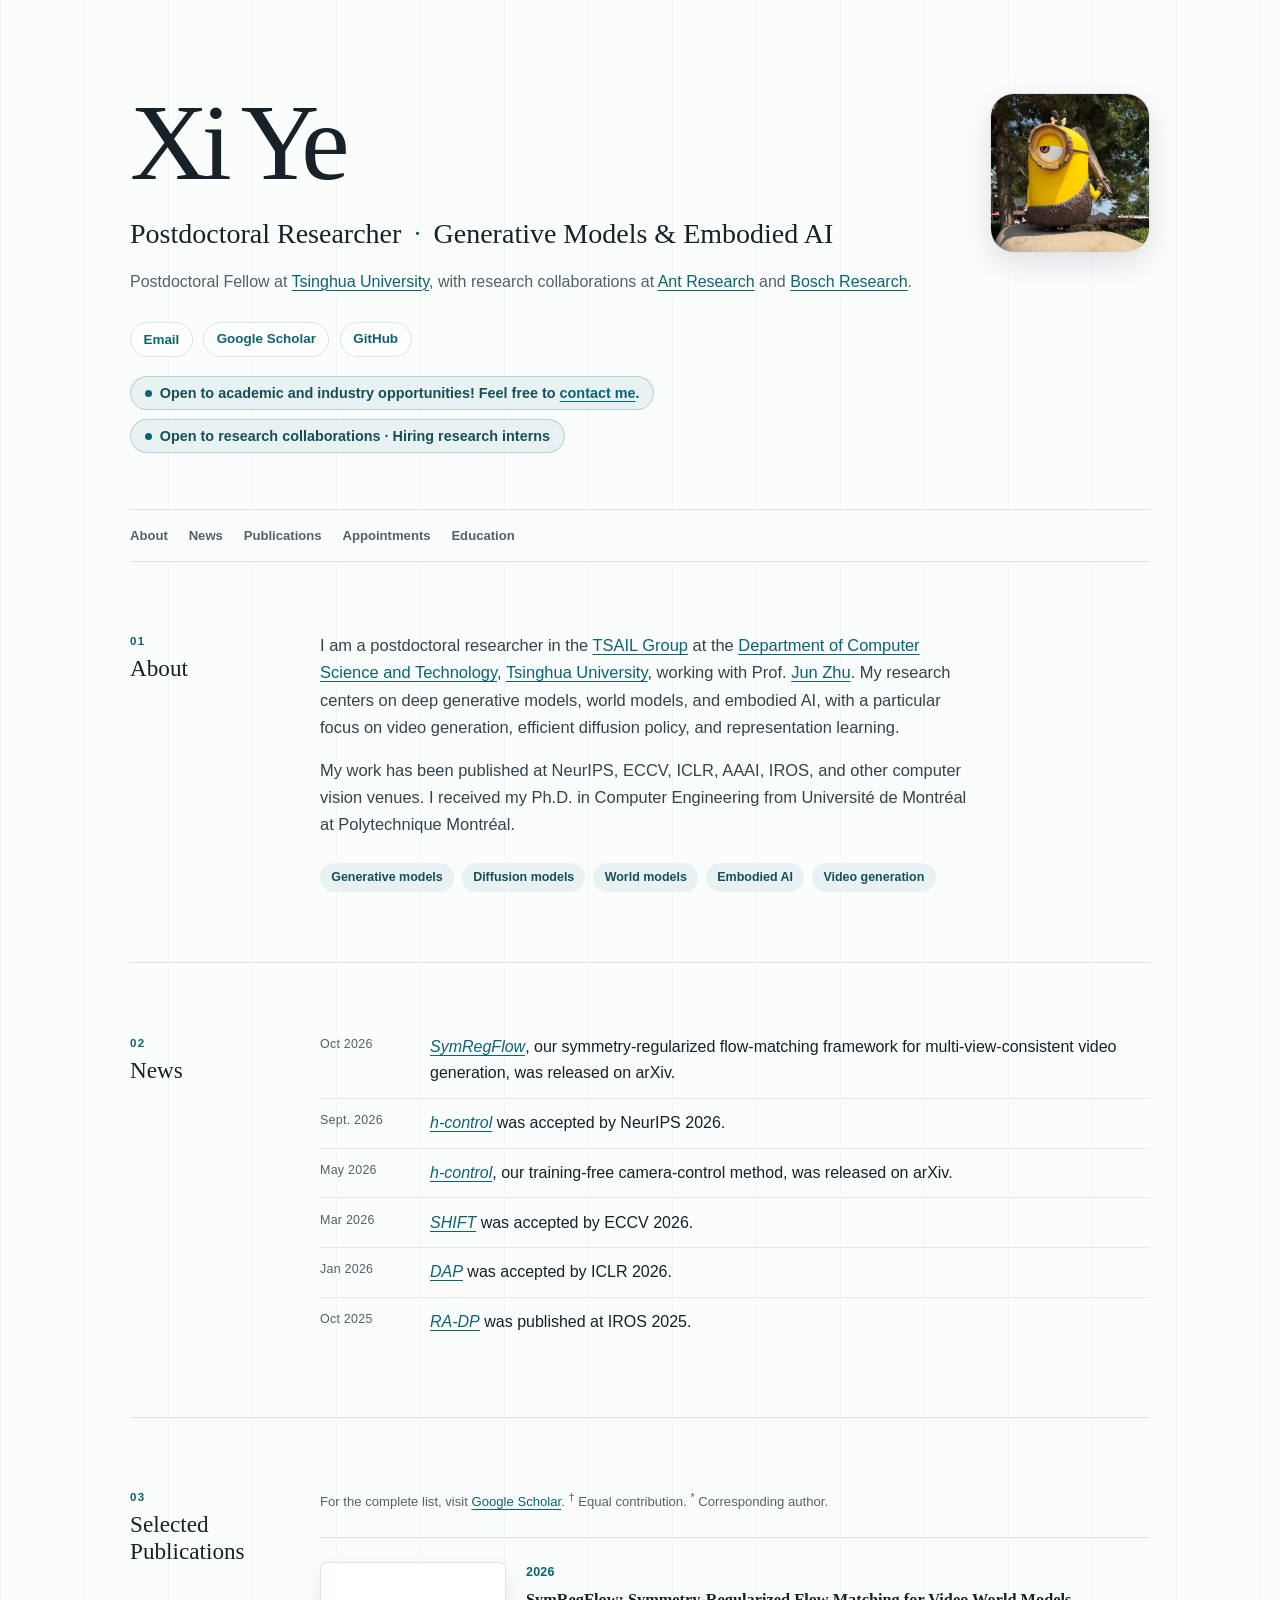
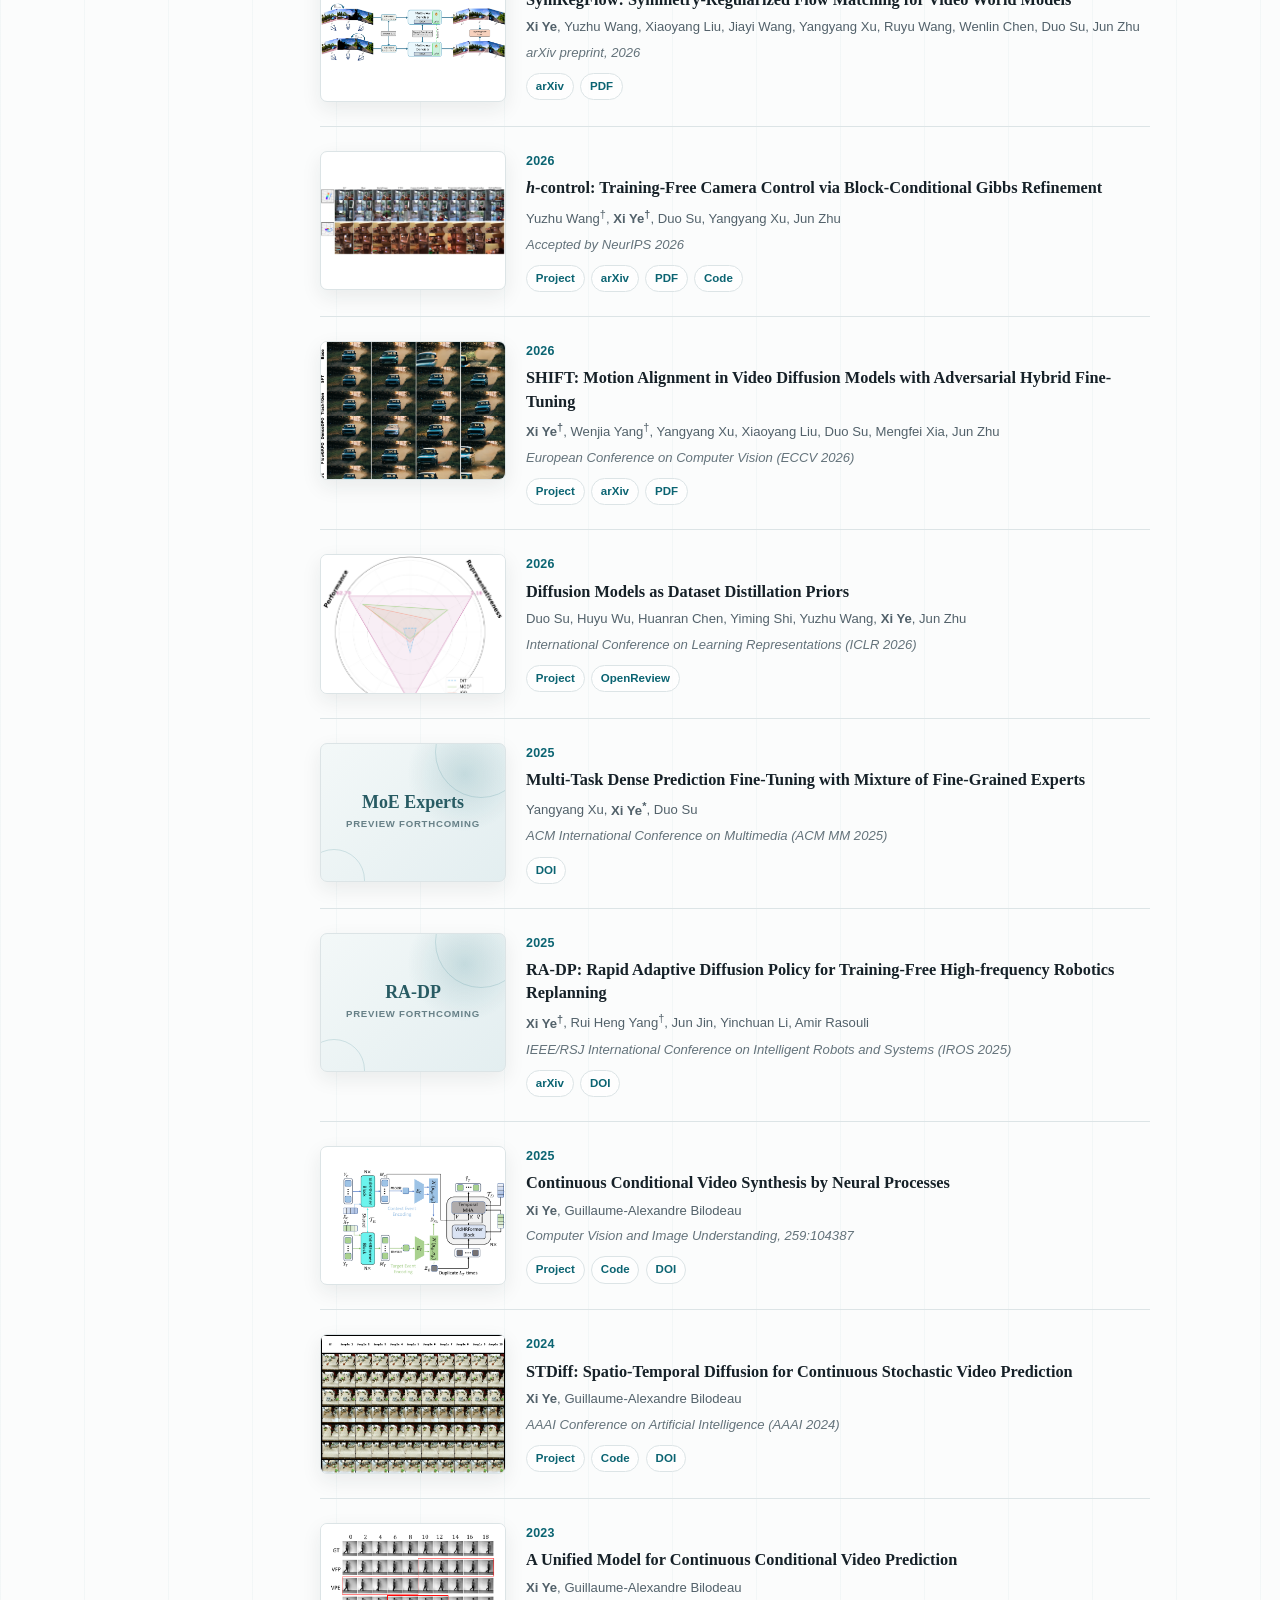
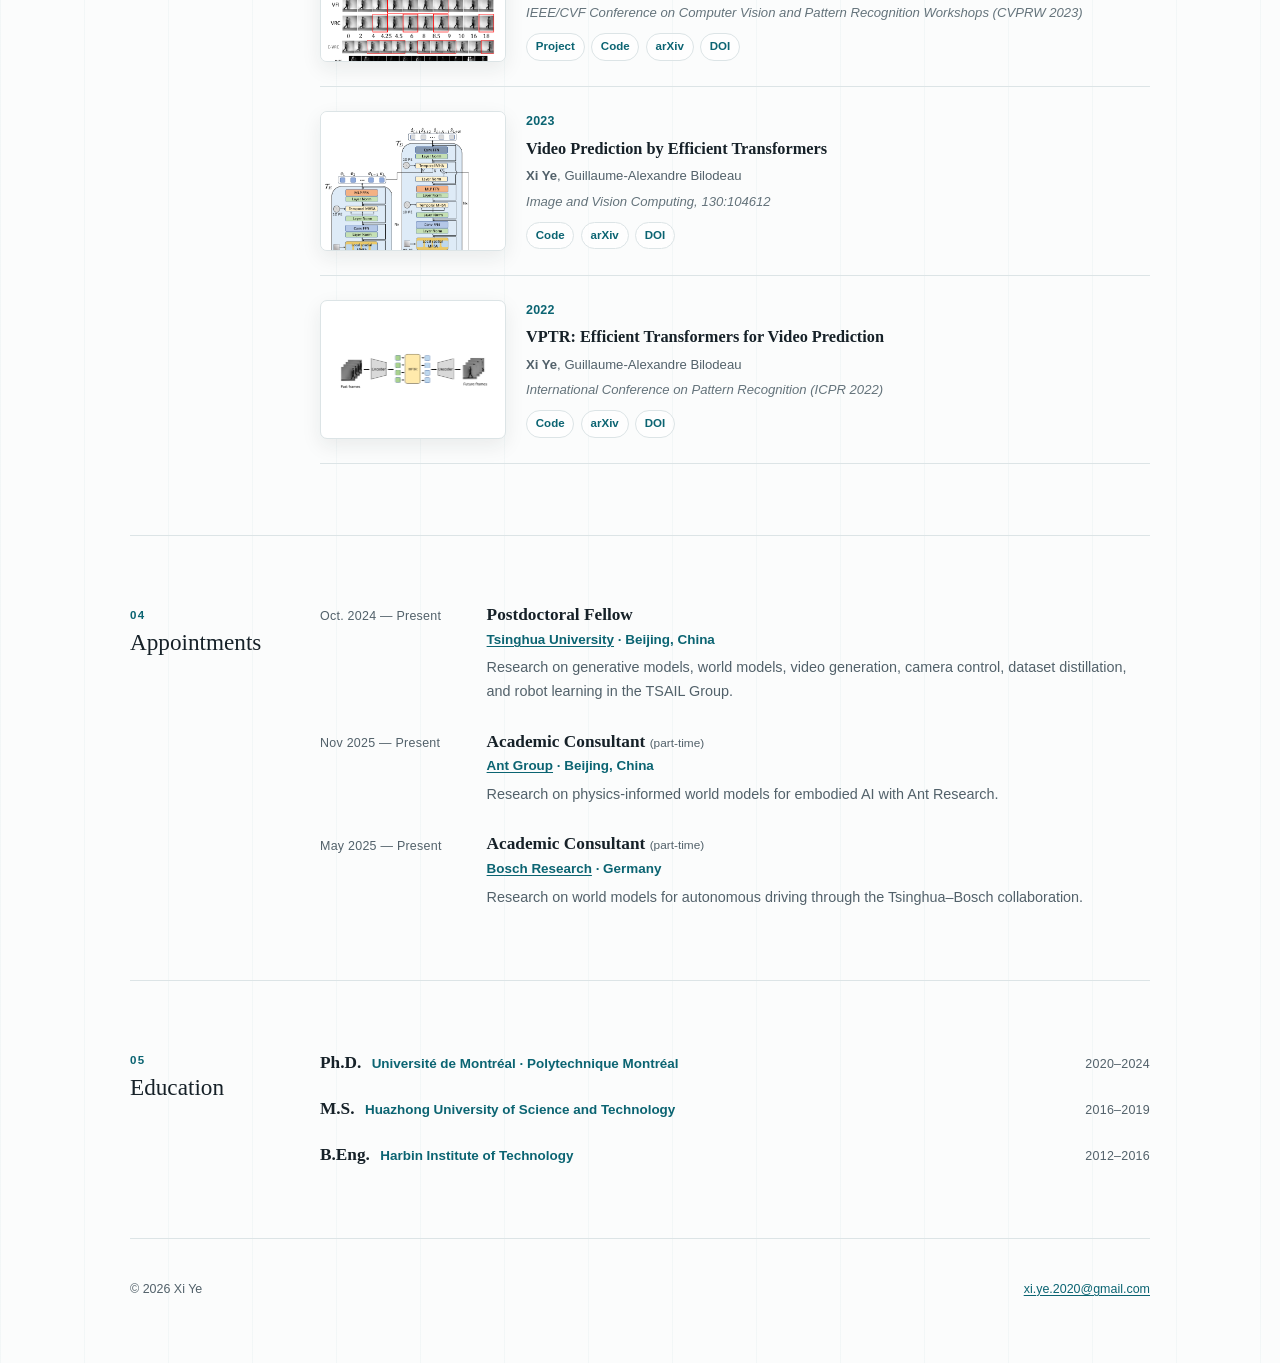
==== commit 689d2867: "update h-control project page" ====
--- a/index.html
+++ b/index.html
@@ -81,7 +81,7 @@
         <div class="section-content">
           <ul class="news-list">
             <li><time datetime="2026-10">Oct 2026</time><span><a href="https://arxiv.org/abs/2610.02726" target="_blank" rel="noopener"><em>SymRegFlow</em></a>, our symmetry-regularized flow-matching framework for multi-view-consistent video generation, was released on arXiv.</span></li>
-            <li><time datetime="2026-09">Sept. 2026</time><span><a href="https://arxiv.org/abs/2605.11871" target="_blank" rel="noopener"><em>h-control</em></a> was accepted by NeurIPS 2026.</span></li>
+            <li><time datetime="2026-09">Sept. 2026</time><span><a href="projects/h-control/"><em>h-control</em></a> was accepted by NeurIPS 2026.</span></li>
             <li><time datetime="2026-05">May 2026</time><span><a href="https://arxiv.org/abs/2605.11871" target="_blank" rel="noopener"><em>h-control</em></a>, our training-free camera-control method, was released on arXiv.</span></li>
             <li><time datetime="2026-03">Mar 2026</time><span><a href="projects/SHIFT/"><em>SHIFT</em></a> was accepted by ECCV 2026.</span></li>
             <li><time datetime="2026-01">Jan 2026</time><span><a href="https://openreview.net/forum?id=Hvge3NzkJN" target="_blank" rel="noopener"><em>DAP</em></a> was accepted by ICLR 2026.</span></li>
@@ -113,13 +113,15 @@
             </article>
 
             <article class="publication">
-              <div class="pub-thumb pub-placeholder" aria-hidden="true"><span>h-control</span><small>Preview forthcoming</small></div>
+              <a class="pub-thumb" href="projects/h-control/" aria-label="Open the h-control project page">
+                <img src="projects/h-control/static/images/real10k-main-exp.webp" alt="h-control camera-control results compared with seven baselines on RealEstate10K" />
+              </a>
               <div class="pub-meta">
                 <p class="pub-year">2026</p>
-                <h3><a href="https://arxiv.org/abs/2605.11871" target="_blank" rel="noopener"><em>h</em>-control: Training-Free Camera Control via Block-Conditional Gibbs Refinement</a></h3>
+                <h3><a href="projects/h-control/"><em>h</em>-control: Training-Free Camera Control via Block-Conditional Gibbs Refinement</a></h3>
                 <p class="authors">Yuzhu Wang<sup>†</sup>, <strong>Xi Ye<sup>†</sup></strong>, Duo Su, Yangyang Xu, Jun Zhu</p>
                 <p class="venue">Accepted by NeurIPS 2026</p>
-                <p class="paper-links"><a href="https://arxiv.org/abs/2605.11871" target="_blank" rel="noopener">arXiv</a><a href="https://github.com/wangyuzhu6/hcontrol" target="_blank" rel="noopener">Code</a></p>
+                <p class="paper-links"><a href="projects/h-control/">Project</a><a href="https://arxiv.org/abs/2605.11871" target="_blank" rel="noopener">arXiv</a><a href="https://arxiv.org/pdf/2605.11871" target="_blank" rel="noopener">PDF</a><a href="https://github.com/wangyuzhu6/hcontrol" target="_blank" rel="noopener">Code</a></p>
               </div>
             </article>
 
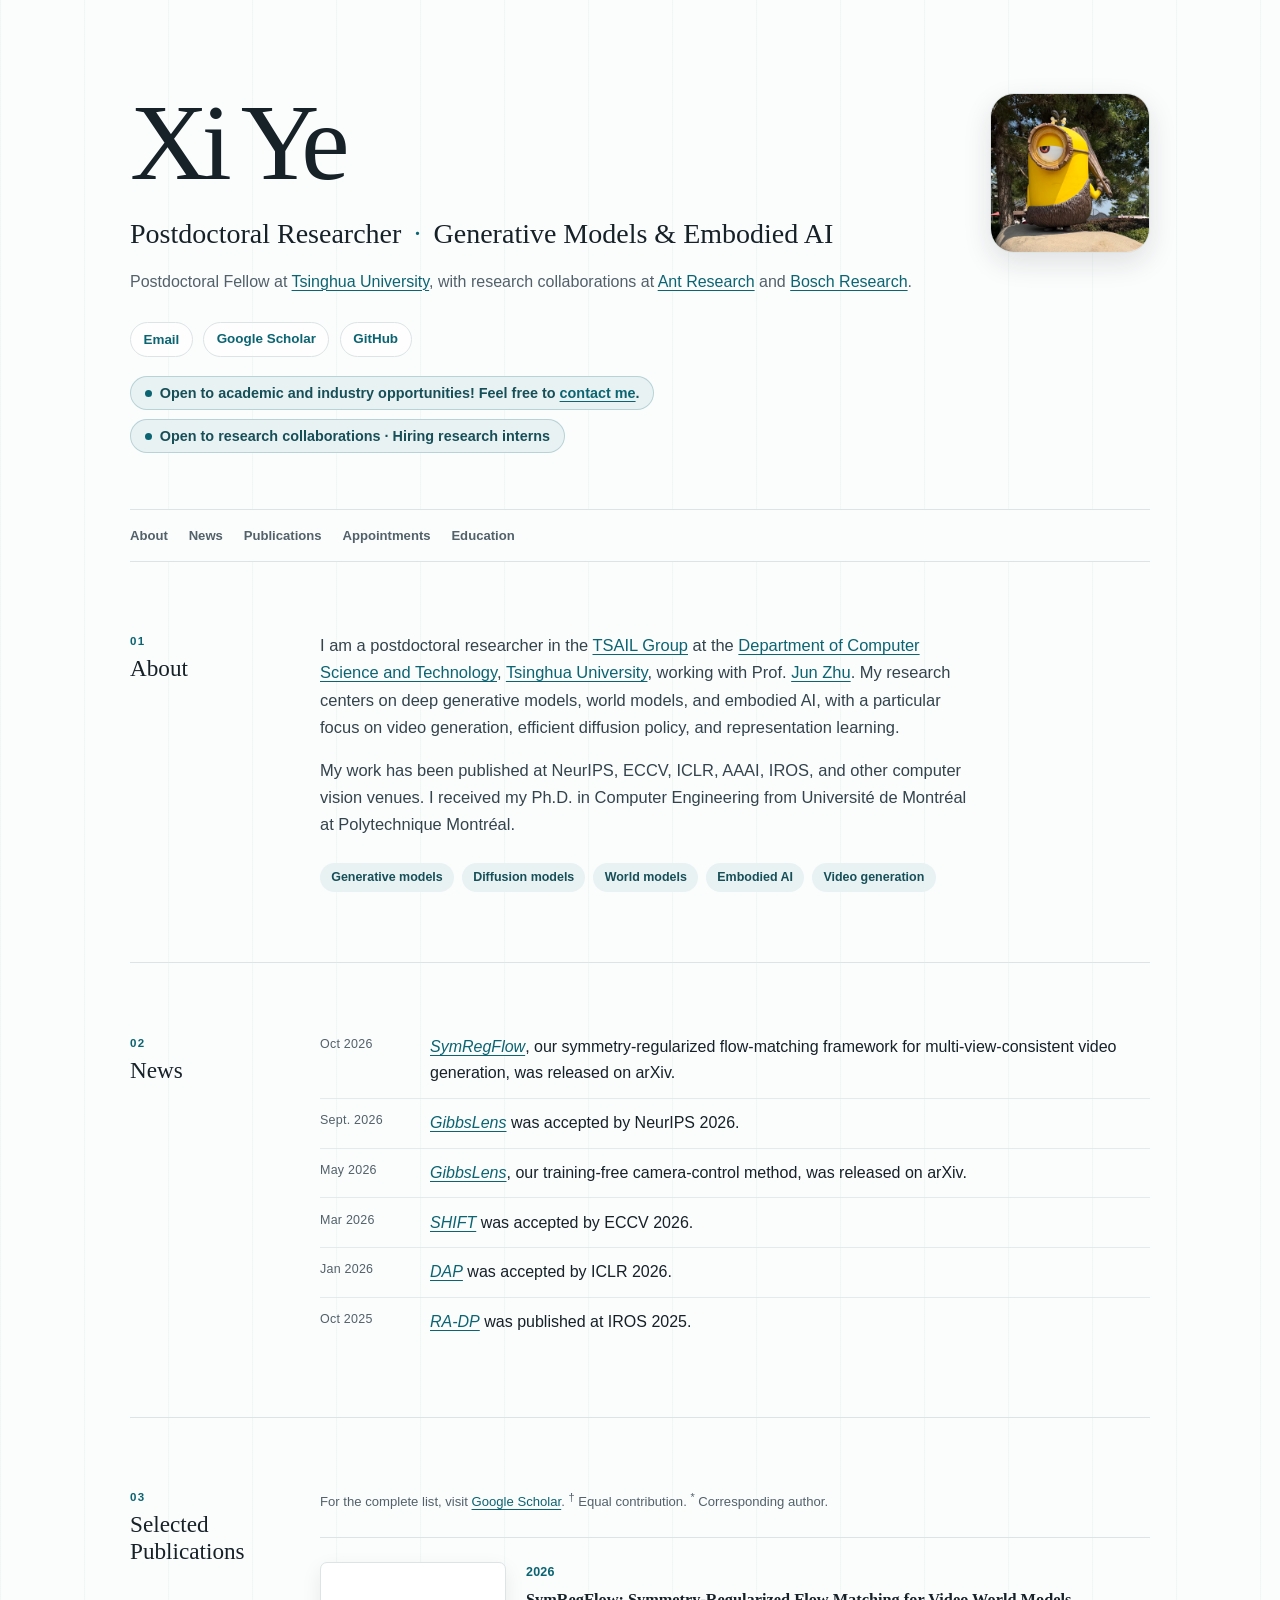
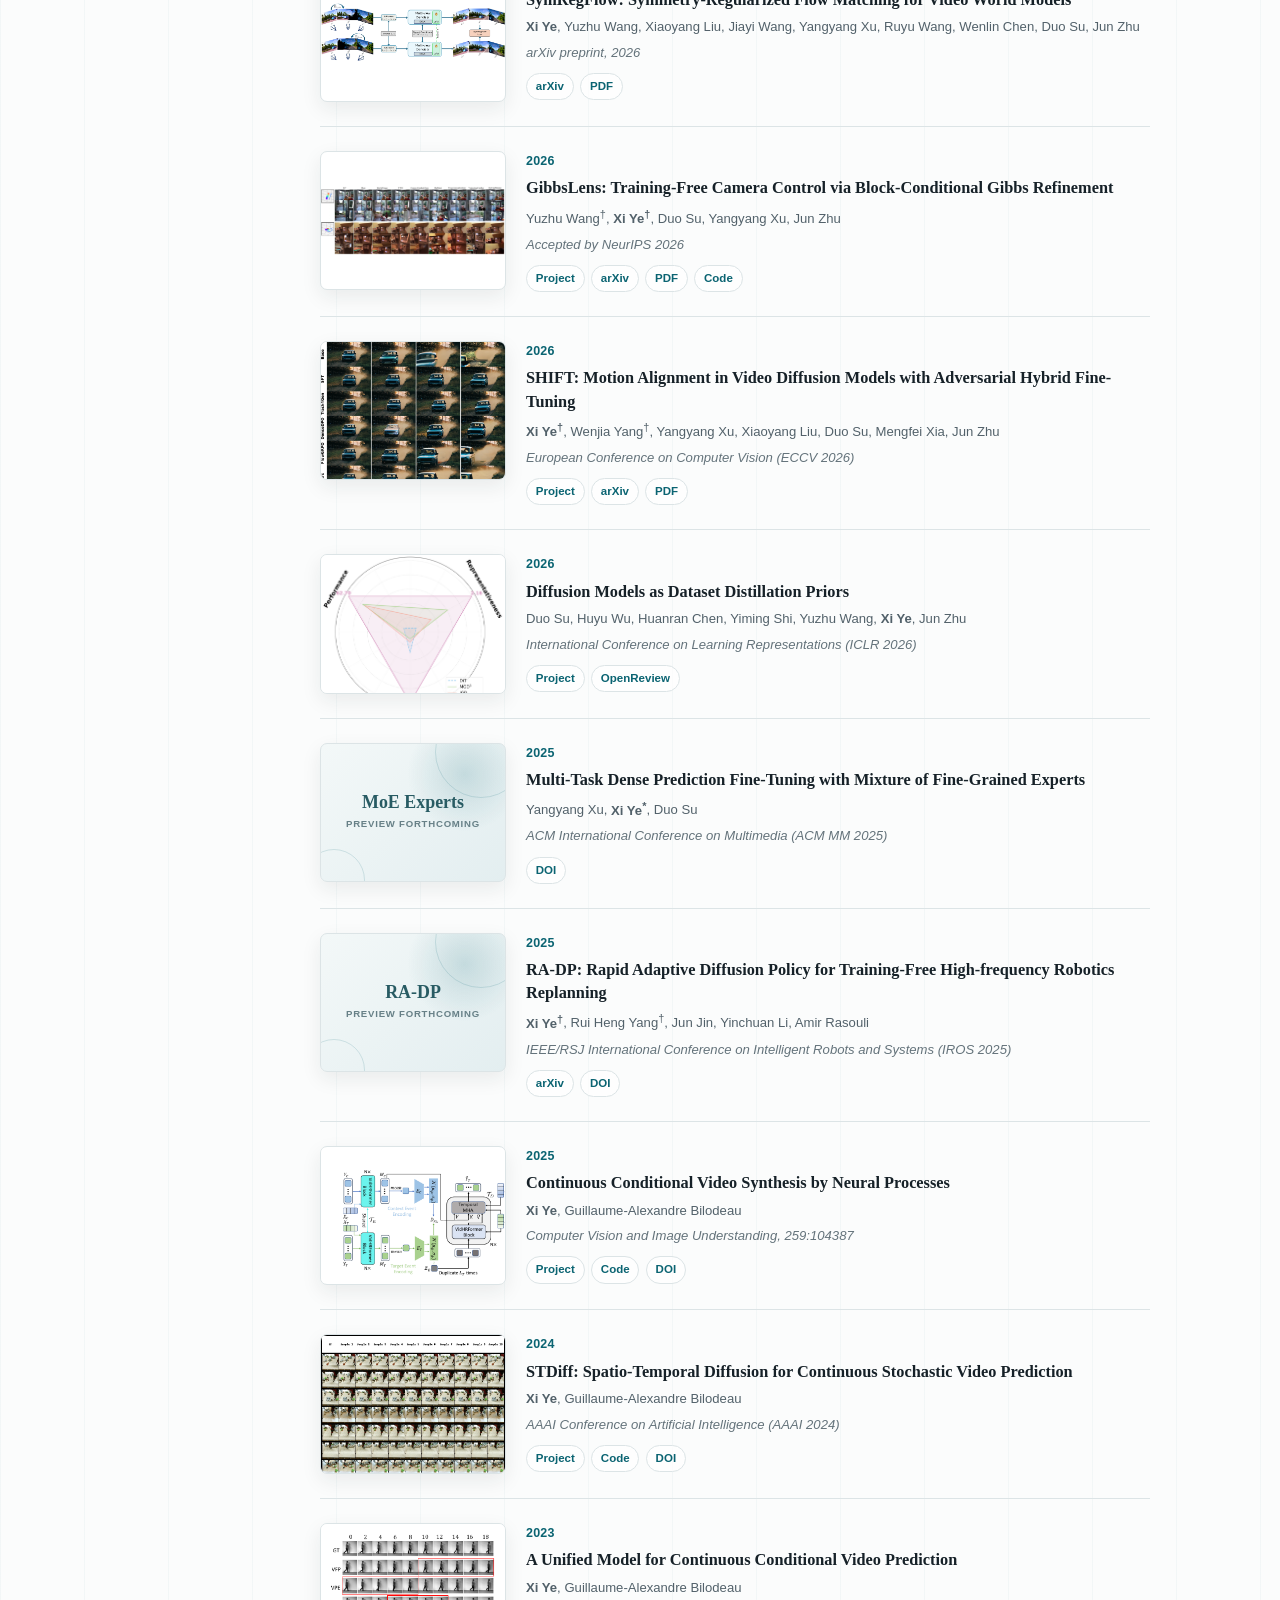
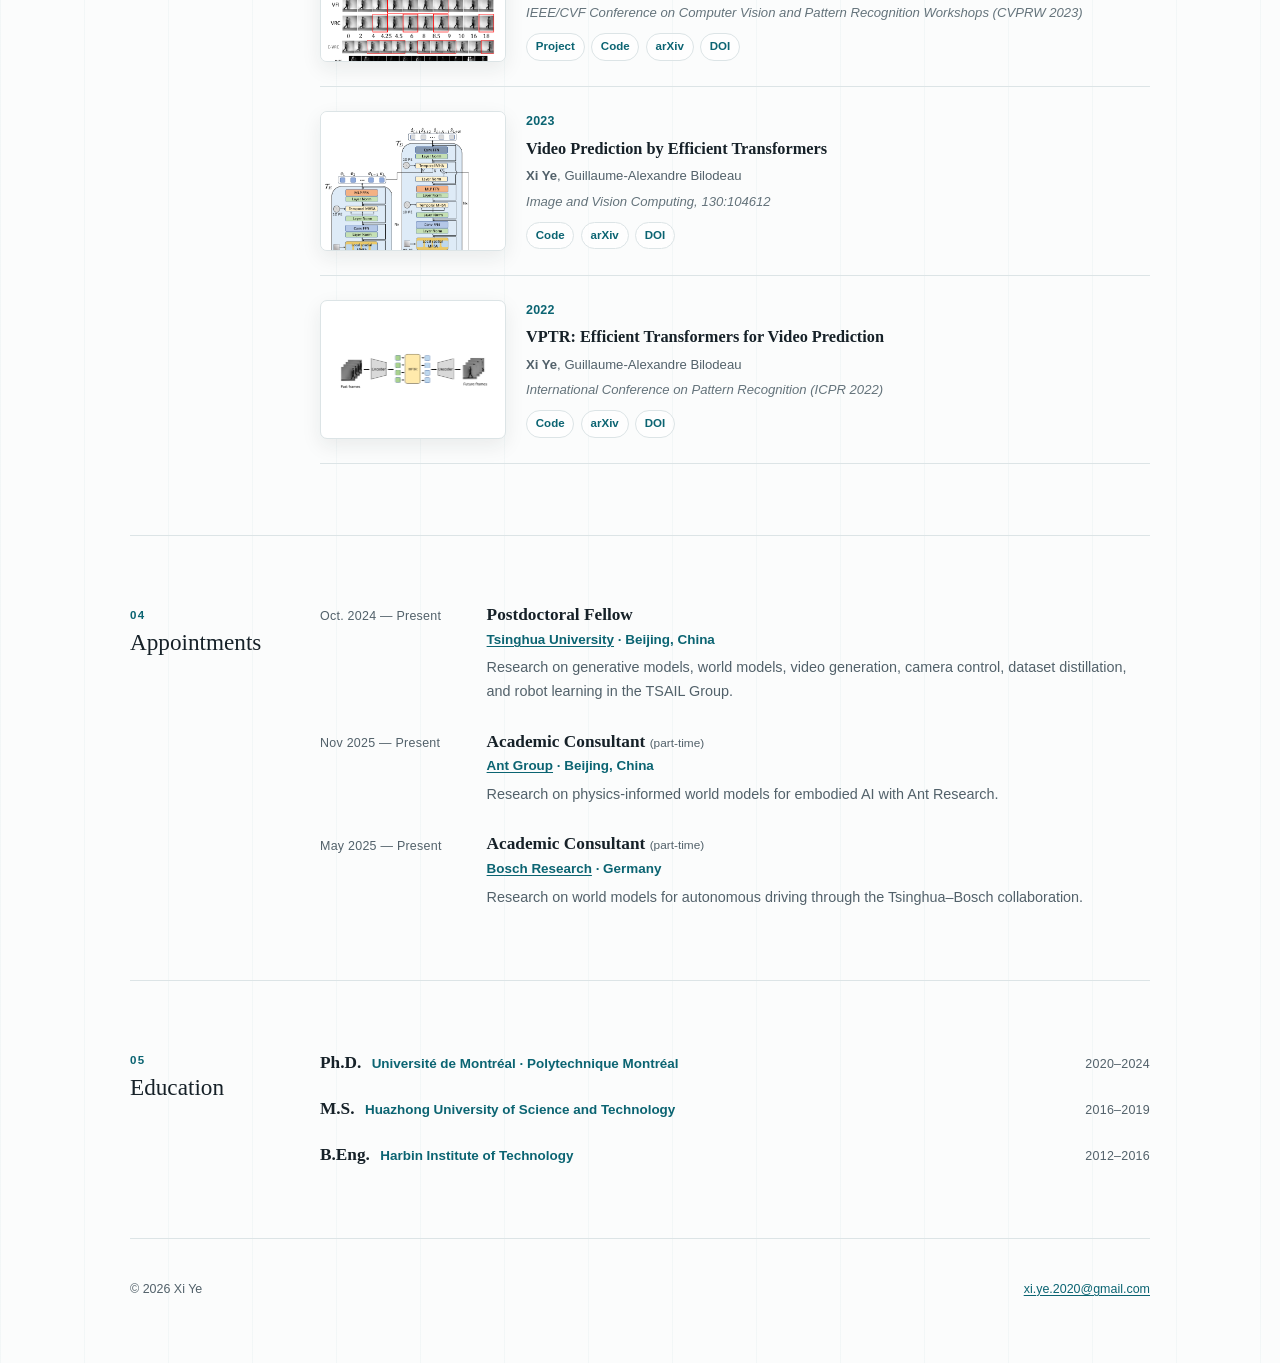
==== commit b19d41c1: "rename h-control to be GibbsLens" ====
--- a/index.html
+++ b/index.html
@@ -81,8 +81,8 @@
         <div class="section-content">
           <ul class="news-list">
             <li><time datetime="2026-10">Oct 2026</time><span><a href="https://arxiv.org/abs/2610.02726" target="_blank" rel="noopener"><em>SymRegFlow</em></a>, our symmetry-regularized flow-matching framework for multi-view-consistent video generation, was released on arXiv.</span></li>
-            <li><time datetime="2026-09">Sept. 2026</time><span><a href="projects/h-control/"><em>h-control</em></a> was accepted by NeurIPS 2026.</span></li>
-            <li><time datetime="2026-05">May 2026</time><span><a href="https://arxiv.org/abs/2605.11871" target="_blank" rel="noopener"><em>h-control</em></a>, our training-free camera-control method, was released on arXiv.</span></li>
+            <li><time datetime="2026-09">Sept. 2026</time><span><a href="projects/GibbsLens/"><em>GibbsLens</em></a> was accepted by NeurIPS 2026.</span></li>
+            <li><time datetime="2026-05">May 2026</time><span><a href="https://arxiv.org/abs/2605.11871" target="_blank" rel="noopener"><em>GibbsLens</em></a>, our training-free camera-control method, was released on arXiv.</span></li>
             <li><time datetime="2026-03">Mar 2026</time><span><a href="projects/SHIFT/"><em>SHIFT</em></a> was accepted by ECCV 2026.</span></li>
             <li><time datetime="2026-01">Jan 2026</time><span><a href="https://openreview.net/forum?id=Hvge3NzkJN" target="_blank" rel="noopener"><em>DAP</em></a> was accepted by ICLR 2026.</span></li>
             <li><time datetime="2025-10">Oct 2025</time><span><a href="https://arxiv.org/abs/2503.04051" target="_blank" rel="noopener"><em>RA-DP</em></a> was published at IROS 2025.</span></li>
@@ -113,15 +113,15 @@
             </article>
 
             <article class="publication">
-              <a class="pub-thumb" href="projects/h-control/" aria-label="Open the h-control project page">
-                <img src="projects/h-control/static/images/real10k-main-exp.webp" alt="h-control camera-control results compared with seven baselines on RealEstate10K" />
+              <a class="pub-thumb" href="projects/GibbsLens/" aria-label="Open the GibbsLens project page">
+                <img src="projects/GibbsLens/static/images/real10k-main-exp.webp" alt="GibbsLens camera-control results compared with seven baselines on RealEstate10K" />
               </a>
               <div class="pub-meta">
                 <p class="pub-year">2026</p>
-                <h3><a href="projects/h-control/"><em>h</em>-control: Training-Free Camera Control via Block-Conditional Gibbs Refinement</a></h3>
+                <h3><a href="projects/GibbsLens/">GibbsLens: Training-Free Camera Control via Block-Conditional Gibbs Refinement</a></h3>
                 <p class="authors">Yuzhu Wang<sup>†</sup>, <strong>Xi Ye<sup>†</sup></strong>, Duo Su, Yangyang Xu, Jun Zhu</p>
                 <p class="venue">Accepted by NeurIPS 2026</p>
-                <p class="paper-links"><a href="projects/h-control/">Project</a><a href="https://arxiv.org/abs/2605.11871" target="_blank" rel="noopener">arXiv</a><a href="https://arxiv.org/pdf/2605.11871" target="_blank" rel="noopener">PDF</a><a href="https://github.com/wangyuzhu6/hcontrol" target="_blank" rel="noopener">Code</a></p>
+                <p class="paper-links"><a href="projects/GibbsLens/">Project</a><a href="https://arxiv.org/abs/2605.11871" target="_blank" rel="noopener">arXiv</a><a href="https://arxiv.org/pdf/2605.11871" target="_blank" rel="noopener">PDF</a><a href="https://github.com/wangyuzhu6/GibbsLens" target="_blank" rel="noopener">Code</a></p>
               </div>
             </article>
 
